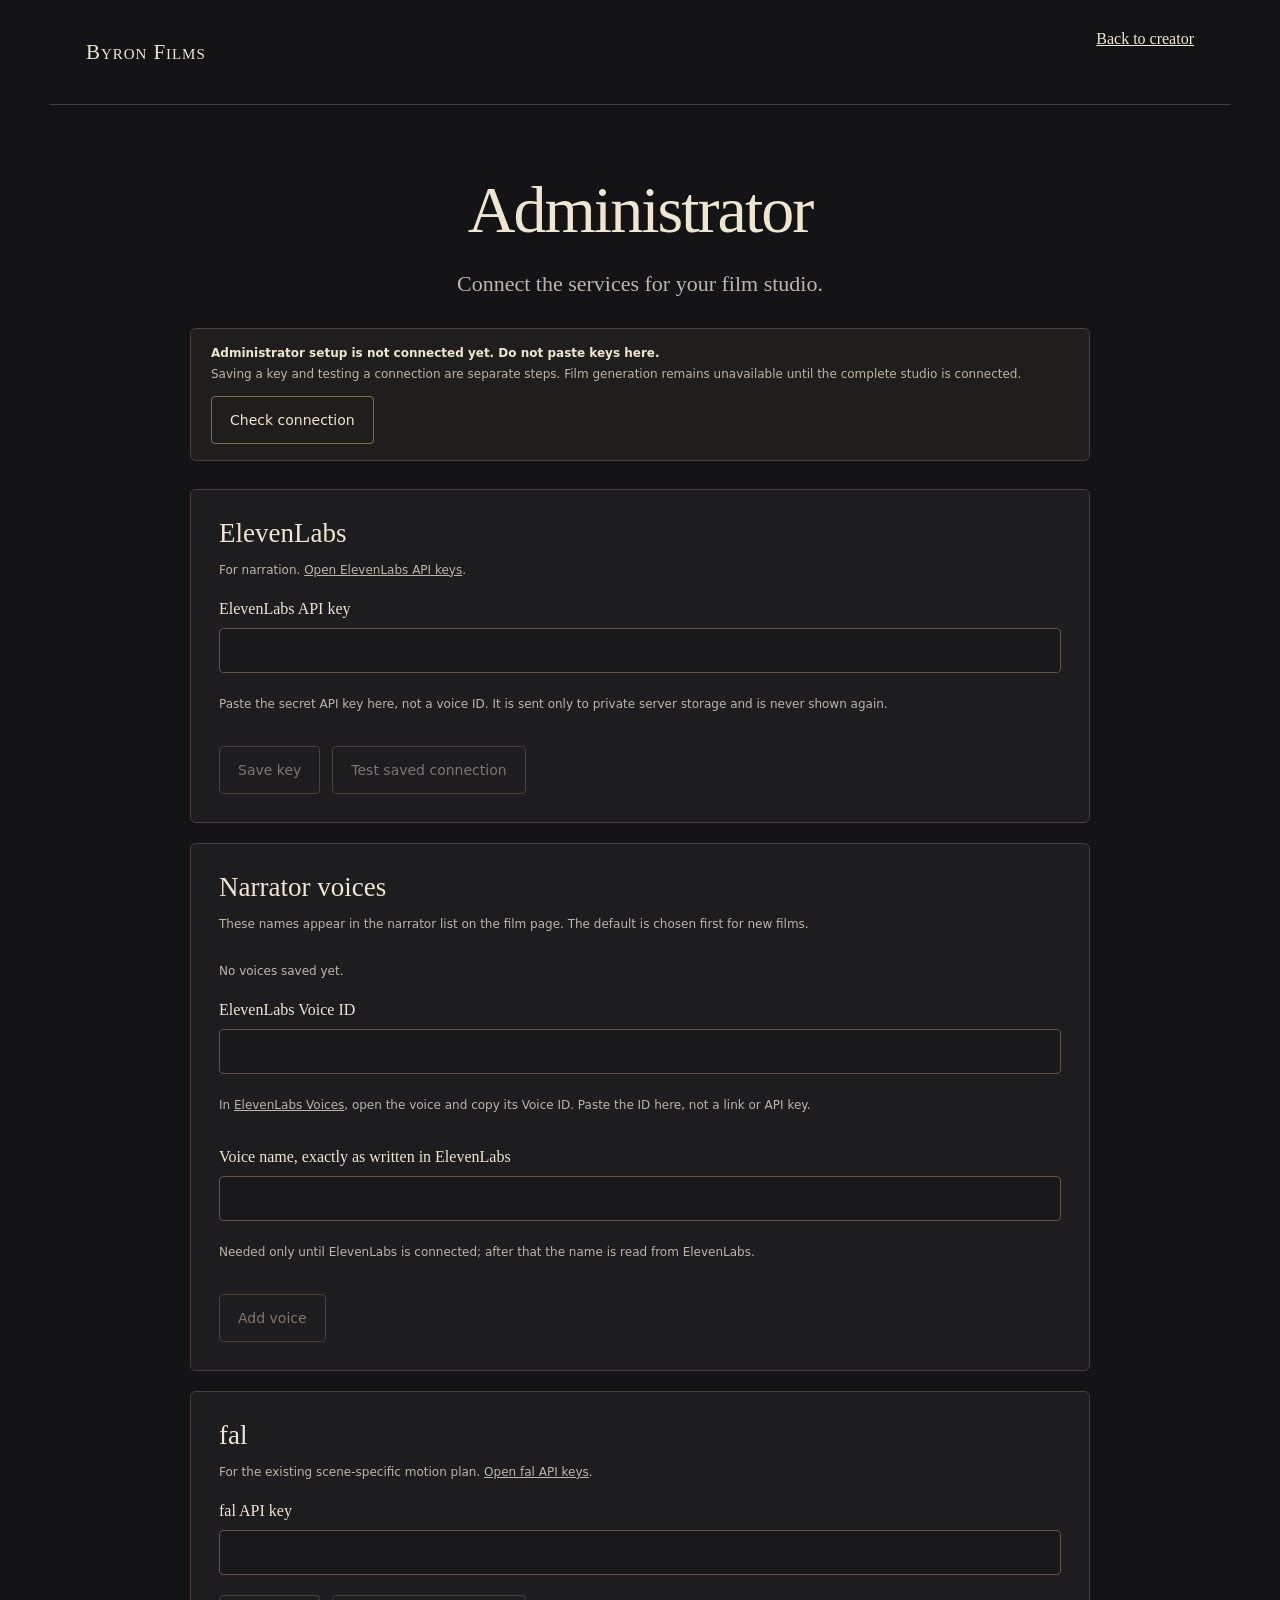
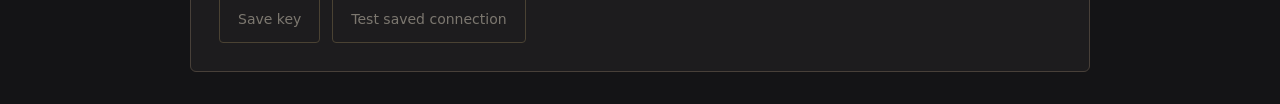
==== web/admin.html @ 102bbea8 "Ship the tab icon inline in the pages The runtime image copies web files by extension and leaves out" ====
<!doctype html>
<html lang="en"><head><meta charset="utf-8"><meta name="viewport" content="width=device-width,initial-scale=1"><meta name="robots" content="noindex,nofollow"><meta name="referrer" content="no-referrer"><meta http-equiv="Content-Security-Policy" content="default-src 'self'; img-src 'self' data:; style-src 'self'; script-src 'self'; connect-src 'self'; object-src 'none'; base-uri 'none'; form-action 'self'"><title>Byron Films — Administrator</title><link rel="icon" href="data:image/svg+xml,%3Csvg xmlns='http://www.w3.org/2000/svg' viewBox='0 0 64 64'%3E%3Crect width='64' height='64' rx='14' fill='%23141416'/%3E%3Cg transform='rotate(-14 13 25)'%3E%3Crect x='10' y='15' width='44' height='10' rx='2' fill='%23C8A96A'/%3E%3Cpath d='M17 15h6l-5 10h-6zM29 15h6l-5 10h-6zM41 15h6l-5 10h-6z' fill='%23141416'/%3E%3C/g%3E%3Crect x='10' y='28' width='44' height='26' rx='3' fill='%23C8A96A'/%3E%3Crect x='10' y='28' width='44' height='7' fill='%235B0E14'/%3E%3Cpath d='M17 28h6l-4 7h-6zM29 28h6l-4 7h-6zM41 28h6l-4 7h-6z' fill='%23C8A96A'/%3E%3C/svg%3E" type="image/svg+xml"><link rel="stylesheet" href="styles.css"><script type="module" src="admin.mjs"></script></head>
<body><header class="masthead"><p class="wordmark">Byron Films</p><a href="/">Back to creator</a></header><main>
<section class="intro"><h1>Administrator</h1><p class="standfirst">Connect the services for your film studio.</p></section>
<aside class="prototype"><strong id="admin-status" role="status">Administrator setup is not connected yet. Do not paste keys here.</strong><p>Saving a key and testing a connection are separate steps. Film generation remains unavailable until the complete studio is connected.</p><button id="admin-recheck" class="quiet" type="button">Check connection</button></aside>
<fieldset id="admin-fields" disabled><legend class="sr-only">Private service settings</legend>
<section class="card"><h2>ElevenLabs</h2><p class="muted">For narration. <a href="https://elevenlabs.io/app/settings/api-keys" target="_blank" rel="noopener noreferrer">Open ElevenLabs API keys</a>.</p><form id="elevenlabs-form"><div class="admin-field"><label for="elevenlabs-key">ElevenLabs API key</label><input id="elevenlabs-key" type="password" autocomplete="off" spellcheck="false" maxlength="512" required aria-describedby="key-help"><p id="key-help" class="muted">Paste the secret API key here, not a voice ID. It is sent only to private server storage and is never shown again.</p></div><div class="admin-actions"><button class="quiet" type="submit">Save key</button><button class="quiet" type="button" data-test="elevenlabs">Test saved connection</button></div></form></section>
<section class="card"><h2>Narrator voices</h2><p class="muted">These names appear in the narrator list on the film page. The default is chosen first for new films.</p><ul id="voice-list" class="voice-list" aria-live="polite"><li class="muted">No voices saved yet.</li></ul><form id="voice-form"><div class="admin-field"><label for="voice-id">ElevenLabs Voice ID</label><input id="voice-id" type="text" autocomplete="off" spellcheck="false" maxlength="80" required aria-describedby="voice-help"><p id="voice-help" class="muted">In <a href="https://elevenlabs.io/app/voice-lab" target="_blank" rel="noopener noreferrer">ElevenLabs Voices</a>, open the voice and copy its Voice ID. Paste the ID here, not a link or API key.</p></div><div class="admin-field" id="voice-name-field"><label for="voice-name">Voice name, exactly as written in ElevenLabs</label><input id="voice-name" type="text" autocomplete="off" maxlength="60"><p class="muted">Needed only until ElevenLabs is connected; after that the name is read from ElevenLabs.</p></div><div class="admin-actions"><button class="quiet" type="submit">Add voice</button><button class="quiet" type="button" id="refresh-names" hidden>Update names from ElevenLabs</button></div></form></section>
<section class="card"><h2>fal</h2><p class="muted">For the existing scene-specific motion plan. <a href="https://fal.ai/dashboard/keys" target="_blank" rel="noopener noreferrer">Open fal API keys</a>.</p><form id="fal-form"><div class="admin-field"><label for="fal-key">fal API key</label><input id="fal-key" type="password" autocomplete="off" spellcheck="false" maxlength="512" required></div><div class="admin-actions"><button class="quiet" type="submit">Save key</button><button class="quiet" type="button" data-test="fal">Test saved connection</button></div></form></section>
<section class="card" id="gemini-section" hidden><h2>Gemini Developer API — optional selected route</h2><p class="muted">For source planning and nine-frame clip review. This is not the EU Vertex route. Use only a dedicated restricted key for an approved paid project. Processing is not EU-exclusive; abuse-monitoring retention is 55 days. Saving a key does not approve data disclosure, costs or generation.</p><form id="gemini-form"><div class="admin-field"><label for="gemini-key">Gemini Developer API key</label><input id="gemini-key" type="password" autocomplete="off" spellcheck="false" maxlength="512" disabled required></div><button class="quiet" type="submit">Save key privately</button></form></section>
</fieldset><p id="admin-result" role="status" class="muted"></p></main></body></html>
---- web/styles.css ----
:root{--ink:#141416;--crimson:#5B0E14;--gold:#C8A96A;--paper:#EFE6D2;--muted:#bcb5a9;--line:#484039;--surface:#1d1c1e;--serif:'Cormorant Garamond',Georgia,serif;--heading:'Playfair Display',Georgia,serif;color-scheme:dark;font-family:var(--serif);color:var(--paper);background:var(--ink)}*{box-sizing:border-box}body{margin:0}button,a,label,input,textarea{-webkit-tap-highlight-color:transparent}button,input,textarea{font:inherit}button,a.file-button{touch-action:manipulation}button,a{min-height:44px}button{cursor:pointer}button:disabled{opacity:.45;cursor:not-allowed}a{color:inherit}button:focus-visible,a:focus-visible,textarea:focus-visible,input:focus-visible{outline:3px solid var(--gold);outline-offset:5px}.skip{position:absolute;left:12px;top:-100px;background:var(--paper);color:var(--ink);padding:12px;z-index:5}.skip:focus{top:12px}.masthead{display:flex;align-items:center;justify-content:space-between;max-width:1180px;margin:auto;padding:30px 36px;border-bottom:1px solid var(--line)}.wordmark{font:small-caps 21px var(--heading);letter-spacing:.045em;margin:0}.wordmark span{color:var(--gold)}.edition,.eyebrow{font-family:system-ui,sans-serif;font-size:11px;letter-spacing:.19em;text-transform:uppercase;color:var(--gold)}main{width:min(900px,calc(100% - 48px));margin:0 auto}.intro{max-width:680px;text-align:center;margin:68px auto 28px}.intro h1{font-family:var(--heading);font-size:clamp(42px,6.5vw,66px);font-weight:400;line-height:1.12;letter-spacing:-.03em;margin:17px 0 20px}.standfirst{font-size:22px;line-height:1.5;color:var(--muted);max-width:550px;margin:0 auto}.rule{display:flex;align-items:center;gap:20px;color:var(--gold);margin:35px auto;width:190px}.rule:before,.rule:after{content:'';height:1px;flex:1;background:var(--line)}.prototype{border:1px solid var(--line);border-radius:6px;padding:16px 20px;line-height:1.45;background:#201e1c;font-family:system-ui,sans-serif;font-size:12px;color:var(--muted);margin-bottom:28px}.prototype strong{display:block;color:var(--paper);margin-bottom:4px;font-weight:600}.connection-row{display:flex;align-items:center;justify-content:space-between;gap:15px;margin-top:10px}#connection{color:var(--gold)}fieldset{border:0;padding:0;margin:0;min-width:0}.card{background:var(--surface);border:1px solid var(--line);border-radius:6px;padding:28px;margin-bottom:20px}.step-heading{display:flex;gap:18px;align-items:start;margin-bottom:23px}.step{font:18px var(--heading);color:var(--gold);padding-top:4px}h2{font-family:var(--heading);font-size:27px;font-weight:400;margin:0 0 7px}p{margin-top:0}.step-heading p,.finish-card p{font-size:18px;color:var(--muted);line-height:1.45;margin-bottom:0}textarea{width:100%;resize:vertical;min-height:240px;border:1px solid #625344;border-radius:4px;padding:20px;background:#181719;color:var(--paper);font-size:20px;line-height:1.5}textarea::placeholder{color:#958d83}.field-meta{display:flex;justify-content:space-between;gap:26px;margin-top:12px;color:var(--muted);font:12px/1.5 system-ui,sans-serif}.field-meta p{max-width:470px;margin:0}.field-meta output{text-align:right;min-width:155px}.upload-row{display:flex;align-items:center;gap:24px}.file-button,.quiet{display:inline-flex;justify-content:center;align-items:center;gap:10px;min-height:48px;padding:11px 18px;color:var(--paper);background:transparent;border:1px solid #81704d;border-radius:4px;font:14px system-ui,sans-serif;cursor:pointer;position:relative}.file-button{overflow:hidden}.file-button input{position:absolute;inset:0;opacity:0;width:100%;cursor:pointer}.file-button:focus-within{outline:3px solid var(--gold);outline-offset:5px}.file-button span{font-size:23px;color:var(--gold)}#image-help{font:12px/1.65 system-ui,sans-serif;color:var(--muted);margin:0}.empty{border:1px dashed var(--line);padding:34px 20px;color:var(--muted);text-align:center;margin:22px 0 14px;font-size:18px}.paintings{display:grid;gap:12px;padding:0;list-style:none;margin:24px 0 12px}.painting{display:grid;grid-template-columns:28px 92px minmax(0,1fr) auto;align-items:center;gap:14px;border-top:1px solid var(--line);padding-top:12px}.painting-number{font-size:19px;color:var(--gold)}.painting img{width:92px;height:76px;object-fit:contain;background:var(--ink);border-radius:3px}.painting-name{font:14px/1.5 system-ui,sans-serif;overflow-wrap:anywhere}.painting-meta{display:block;color:var(--muted);font-size:11px;margin-top:4px}.painting-controls{display:flex;gap:6px}.painting-controls button{min-width:44px;min-height:44px;font-size:16px;padding:8px;background:var(--ink);border:1px solid var(--line);color:var(--paper);border-radius:4px}.rights{color:var(--muted);font:11px/1.5 system-ui,sans-serif;margin:17px 0 0}.finish-card{display:flex;gap:28px;align-items:center;justify-content:space-between;padding:20px 4px 24px}.finish-card .eyebrow{font:10px system-ui,sans-serif;letter-spacing:.15em;color:var(--gold);margin-bottom:10px}.finish-card h2{font-size:30px}.finish-card p.muted,.muted{font:12px/1.6 system-ui,sans-serif;color:var(--muted);margin-top:12px}.primary{display:inline-flex;justify-content:center;align-items:center;gap:24px;min-height:58px;padding:16px 26px;border:1px solid #ae8055;border-radius:4px;background:var(--crimson);color:var(--paper);text-decoration:none;font:16px system-ui,sans-serif;white-space:nowrap}.primary span{color:var(--gold);font-size:20px}.small{min-height:44px;font-size:12px;padding:6px 12px}.error{padding:18px;border:1px solid #cb847a;color:#ffcbc0;background:#351b1d;border-radius:4px;font:14px/1.6 system-ui,sans-serif}.job{margin-top:24px;scroll-margin-top:24px}.job>p:not(.eyebrow){font-size:18px;line-height:1.5}progress{width:100%;height:13px;margin:14px 0;accent-color:var(--gold);border:0;border-radius:10px;overflow:hidden}progress::-webkit-progress-bar{background:var(--ink)}progress::-webkit-progress-value{background:var(--gold)}.job-actions{display:flex;flex-wrap:wrap;gap:14px;margin-top:18px}.job [hidden],[hidden]{display:none!important}footer{display:flex;align-items:center;justify-content:space-between;gap:25px;max-width:1180px;margin:54px auto 0;padding:30px 36px;border-top:1px solid var(--line);color:var(--muted)}footer p{font-size:18px;margin:0}footer span{font:11px/1.6 system-ui,sans-serif}.sr-only{position:absolute;width:1px;height:1px;padding:0;margin:-1px;overflow:hidden;clip:rect(0,0,0,0);white-space:nowrap;border:0}@media(max-width:650px){.masthead{padding:24px}.edition{display:none}.wordmark{font-size:17px}main{width:calc(100% - 32px)}.intro{margin-top:42px}.standfirst{font-size:20px}.card{padding:21px 17px}.prototype{padding:15px}.connection-row{align-items:flex-start}.step-heading{gap:12px}.field-meta{display:block}.field-meta output{display:block;text-align:left;margin-top:10px}.upload-row{align-items:start;flex-direction:column;gap:13px}.painting{grid-template-columns:20px 74px minmax(0,1fr);gap:9px}.painting img{width:74px;height:75px}.painting-controls{grid-column:2/4;justify-content:flex-end}.finish-card{flex-direction:column;align-items:stretch;padding:15px 3px}.primary{width:100%}.job-actions{flex-direction:column}footer{padding:25px 24px;display:block}footer p{margin-bottom:10px}textarea{padding:15px;font-size:18px}}@media(prefers-reduced-motion:reduce){*{scroll-behavior:auto!important}}

select,input[type=password],input[type=text]{min-width:0;max-width:100%;padding:12px;border:1px solid #625344;border-radius:4px;background:#181719;color:var(--paper);font:16px system-ui,sans-serif}select{flex:1}select:focus-visible{outline:3px solid var(--gold)}.admin-field{display:grid;gap:10px;margin:20px 0}.admin-actions{display:flex;gap:12px;flex-wrap:wrap}.voice-list{list-style:none;padding:0;margin:16px 0;display:grid;gap:10px}.voice-list li{display:flex;justify-content:space-between;align-items:center;gap:12px;flex-wrap:wrap}
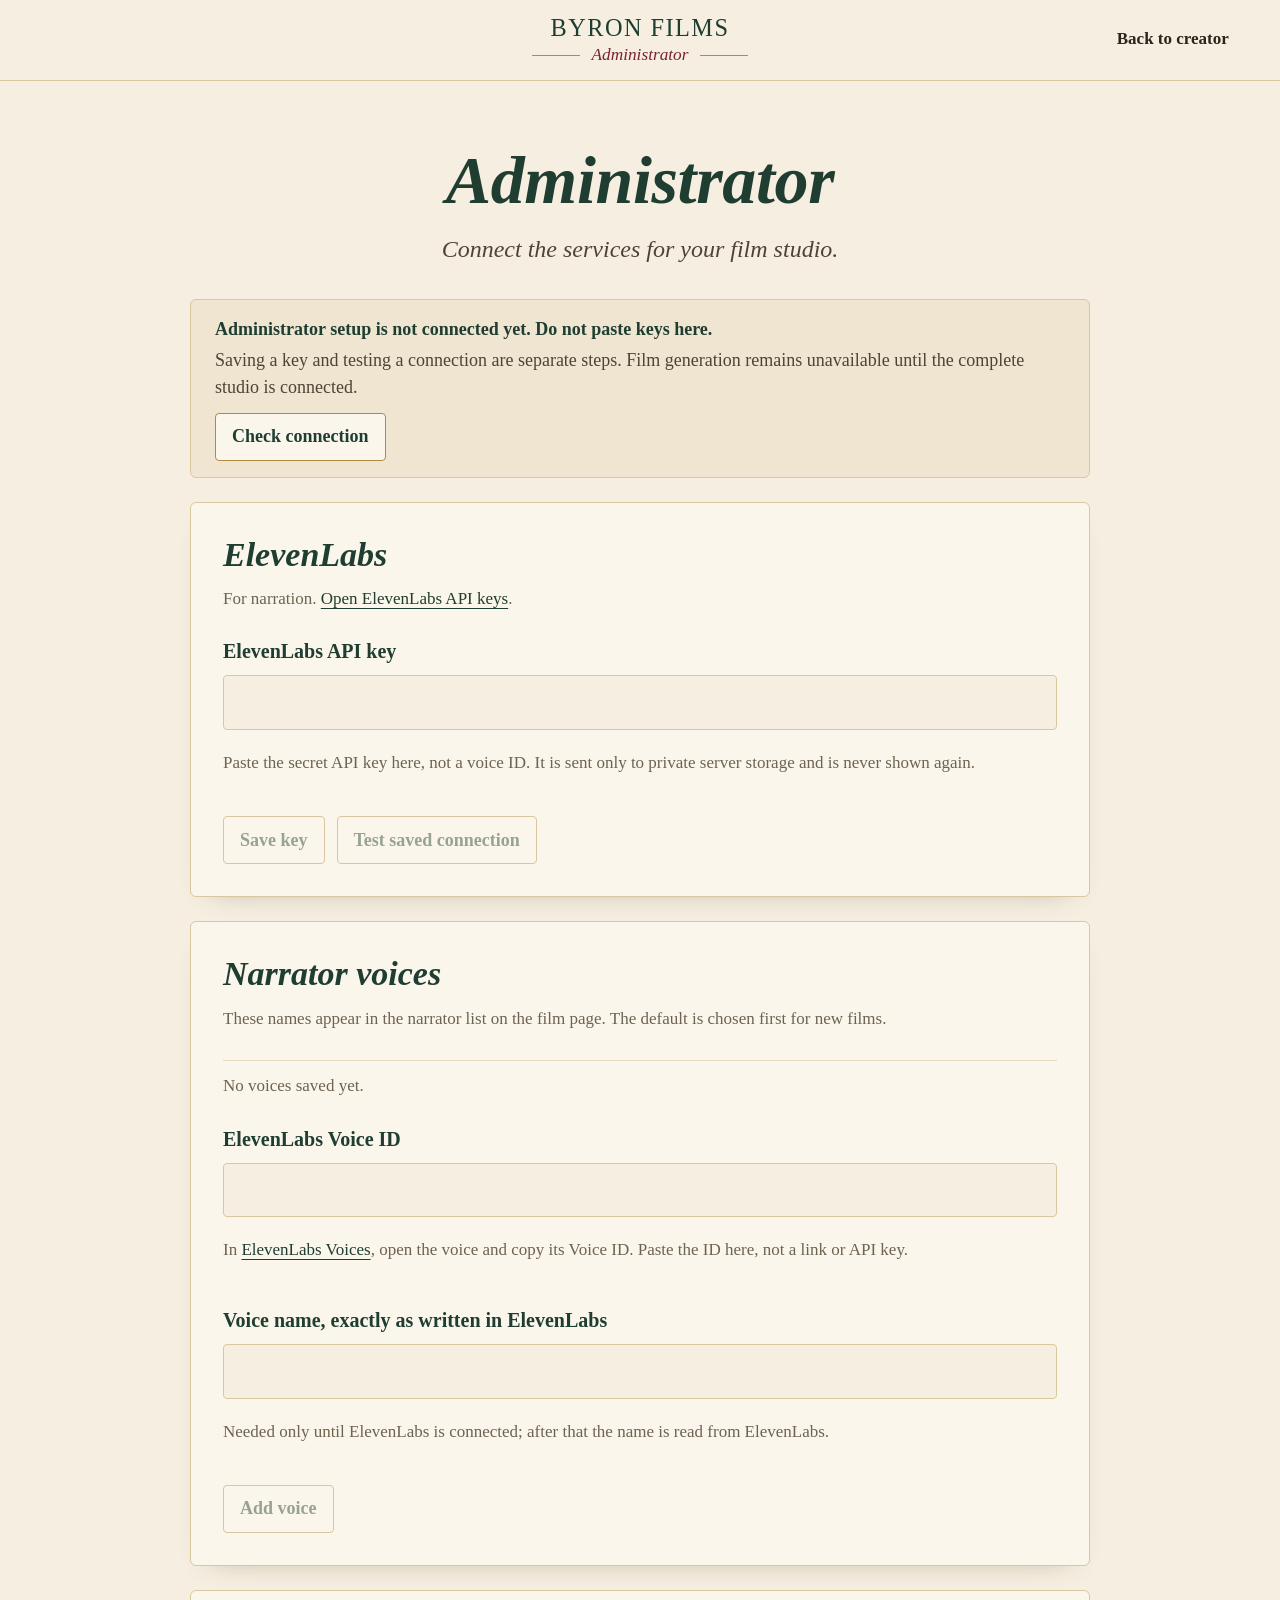
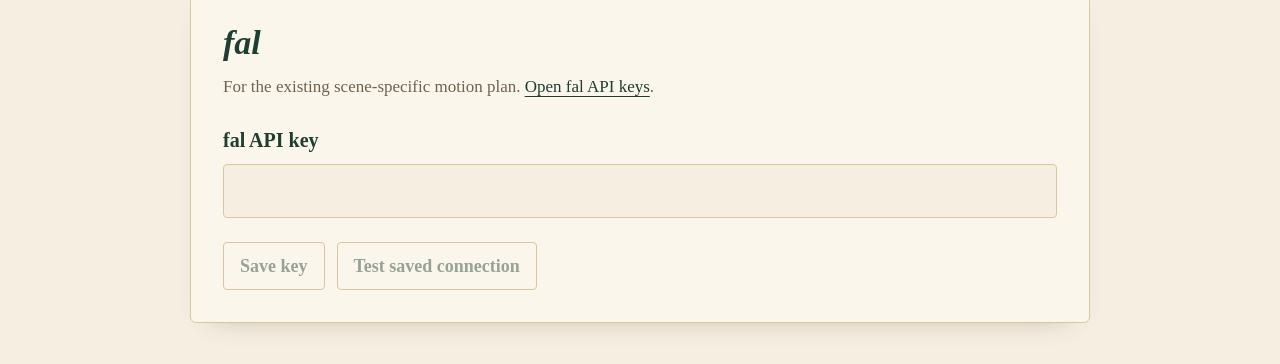
==== commit 3e352a76: "Films site: take the main site's look from badmaddangerous.com/brand.css Restyle only: light house c" ====
--- a/web/admin.html
+++ b/web/admin.html
@@ -1,6 +1,6 @@
 <!doctype html>
-<html lang="en"><head><meta charset="utf-8"><meta name="viewport" content="width=device-width,initial-scale=1"><meta name="robots" content="noindex,nofollow"><meta name="referrer" content="no-referrer"><meta http-equiv="Content-Security-Policy" content="default-src 'self'; img-src 'self' data:; style-src 'self'; script-src 'self'; connect-src 'self'; object-src 'none'; base-uri 'none'; form-action 'self'"><title>Byron Films — Administrator</title><link rel="icon" href="data:image/svg+xml,%3Csvg xmlns='http://www.w3.org/2000/svg' viewBox='0 0 64 64'%3E%3Crect width='64' height='64' rx='14' fill='%23141416'/%3E%3Cg transform='rotate(-14 13 25)'%3E%3Crect x='10' y='15' width='44' height='10' rx='2' fill='%23C8A96A'/%3E%3Cpath d='M17 15h6l-5 10h-6zM29 15h6l-5 10h-6zM41 15h6l-5 10h-6z' fill='%23141416'/%3E%3C/g%3E%3Crect x='10' y='28' width='44' height='26' rx='3' fill='%23C8A96A'/%3E%3Crect x='10' y='28' width='44' height='7' fill='%235B0E14'/%3E%3Cpath d='M17 28h6l-4 7h-6zM29 28h6l-4 7h-6zM41 28h6l-4 7h-6z' fill='%23C8A96A'/%3E%3C/svg%3E" type="image/svg+xml"><link rel="stylesheet" href="styles.css"><script type="module" src="admin.mjs"></script></head>
-<body><header class="masthead"><p class="wordmark">Byron Films</p><a href="/">Back to creator</a></header><main>
+<html lang="en"><head><meta charset="utf-8"><meta name="viewport" content="width=device-width,initial-scale=1"><meta name="robots" content="noindex,nofollow"><meta name="referrer" content="no-referrer"><meta http-equiv="Content-Security-Policy" content="default-src 'self'; img-src 'self' data: https://www.badmaddangerous.com; style-src 'self' https://www.badmaddangerous.com https://fonts.googleapis.com; font-src 'self' https://fonts.gstatic.com; script-src 'self'; connect-src 'self'; object-src 'none'; base-uri 'none'; form-action 'self'"><title>Byron Films — Administrator</title><link rel="icon" href="data:image/svg+xml,%3Csvg xmlns='http://www.w3.org/2000/svg' viewBox='0 0 64 64'%3E%3Crect width='64' height='64' rx='14' fill='%23141416'/%3E%3Cg transform='rotate(-14 13 25)'%3E%3Crect x='10' y='15' width='44' height='10' rx='2' fill='%23C8A96A'/%3E%3Cpath d='M17 15h6l-5 10h-6zM29 15h6l-5 10h-6zM41 15h6l-5 10h-6z' fill='%23141416'/%3E%3C/g%3E%3Crect x='10' y='28' width='44' height='26' rx='3' fill='%23C8A96A'/%3E%3Crect x='10' y='28' width='44' height='7' fill='%235B0E14'/%3E%3Cpath d='M17 28h6l-4 7h-6zM29 28h6l-4 7h-6zM41 28h6l-4 7h-6z' fill='%23C8A96A'/%3E%3C/svg%3E" type="image/svg+xml"><link rel="apple-touch-icon" href="/apple-touch-icon.png"><meta name="apple-mobile-web-app-title" content="Byron Films"><meta name="color-scheme" content="light"><link rel="stylesheet" href="styles.css"><link rel="stylesheet" href="https://www.badmaddangerous.com/brand.css"><script type="module" src="admin.mjs"></script></head>
+<body><header class="masthead"><a class="crest" href="https://www.badmaddangerous.com/" aria-label="Bad, Mad &amp; Dangerous, home"></a><div class="masthead-brand"><p class="wordmark">Byron Films</p><span class="edition">Administrator</span></div><nav class="sitenav" aria-label="Byron Films"><a href="/">Back to creator</a></nav></header><main>
 <section class="intro"><h1>Administrator</h1><p class="standfirst">Connect the services for your film studio.</p></section>
 <aside class="prototype"><strong id="admin-status" role="status">Administrator setup is not connected yet. Do not paste keys here.</strong><p>Saving a key and testing a connection are separate steps. Film generation remains unavailable until the complete studio is connected.</p><button id="admin-recheck" class="quiet" type="button">Check connection</button></aside>
 <fieldset id="admin-fields" disabled><legend class="sr-only">Private service settings</legend>
--- a/web/styles.css
+++ b/web/styles.css
@@ -1,3 +1,237 @@
-:root{--ink:#141416;--crimson:#5B0E14;--gold:#C8A96A;--paper:#EFE6D2;--muted:#bcb5a9;--line:#484039;--surface:#1d1c1e;--serif:'Cormorant Garamond',Georgia,serif;--heading:'Playfair Display',Georgia,serif;color-scheme:dark;font-family:var(--serif);color:var(--paper);background:var(--ink)}*{box-sizing:border-box}body{margin:0}button,a,label,input,textarea{-webkit-tap-highlight-color:transparent}button,input,textarea{font:inherit}button,a.file-button{touch-action:manipulation}button,a{min-height:44px}button{cursor:pointer}button:disabled{opacity:.45;cursor:not-allowed}a{color:inherit}button:focus-visible,a:focus-visible,textarea:focus-visible,input:focus-visible{outline:3px solid var(--gold);outline-offset:5px}.skip{position:absolute;left:12px;top:-100px;background:var(--paper);color:var(--ink);padding:12px;z-index:5}.skip:focus{top:12px}.masthead{display:flex;align-items:center;justify-content:space-between;max-width:1180px;margin:auto;padding:30px 36px;border-bottom:1px solid var(--line)}.wordmark{font:small-caps 21px var(--heading);letter-spacing:.045em;margin:0}.wordmark span{color:var(--gold)}.edition,.eyebrow{font-family:system-ui,sans-serif;font-size:11px;letter-spacing:.19em;text-transform:uppercase;color:var(--gold)}main{width:min(900px,calc(100% - 48px));margin:0 auto}.intro{max-width:680px;text-align:center;margin:68px auto 28px}.intro h1{font-family:var(--heading);font-size:clamp(42px,6.5vw,66px);font-weight:400;line-height:1.12;letter-spacing:-.03em;margin:17px 0 20px}.standfirst{font-size:22px;line-height:1.5;color:var(--muted);max-width:550px;margin:0 auto}.rule{display:flex;align-items:center;gap:20px;color:var(--gold);margin:35px auto;width:190px}.rule:before,.rule:after{content:'';height:1px;flex:1;background:var(--line)}.prototype{border:1px solid var(--line);border-radius:6px;padding:16px 20px;line-height:1.45;background:#201e1c;font-family:system-ui,sans-serif;font-size:12px;color:var(--muted);margin-bottom:28px}.prototype strong{display:block;color:var(--paper);margin-bottom:4px;font-weight:600}.connection-row{display:flex;align-items:center;justify-content:space-between;gap:15px;margin-top:10px}#connection{color:var(--gold)}fieldset{border:0;padding:0;margin:0;min-width:0}.card{background:var(--surface);border:1px solid var(--line);border-radius:6px;padding:28px;margin-bottom:20px}.step-heading{display:flex;gap:18px;align-items:start;margin-bottom:23px}.step{font:18px var(--heading);color:var(--gold);padding-top:4px}h2{font-family:var(--heading);font-size:27px;font-weight:400;margin:0 0 7px}p{margin-top:0}.step-heading p,.finish-card p{font-size:18px;color:var(--muted);line-height:1.45;margin-bottom:0}textarea{width:100%;resize:vertical;min-height:240px;border:1px solid #625344;border-radius:4px;padding:20px;background:#181719;color:var(--paper);font-size:20px;line-height:1.5}textarea::placeholder{color:#958d83}.field-meta{display:flex;justify-content:space-between;gap:26px;margin-top:12px;color:var(--muted);font:12px/1.5 system-ui,sans-serif}.field-meta p{max-width:470px;margin:0}.field-meta output{text-align:right;min-width:155px}.upload-row{display:flex;align-items:center;gap:24px}.file-button,.quiet{display:inline-flex;justify-content:center;align-items:center;gap:10px;min-height:48px;padding:11px 18px;color:var(--paper);background:transparent;border:1px solid #81704d;border-radius:4px;font:14px system-ui,sans-serif;cursor:pointer;position:relative}.file-button{overflow:hidden}.file-button input{position:absolute;inset:0;opacity:0;width:100%;cursor:pointer}.file-button:focus-within{outline:3px solid var(--gold);outline-offset:5px}.file-button span{font-size:23px;color:var(--gold)}#image-help{font:12px/1.65 system-ui,sans-serif;color:var(--muted);margin:0}.empty{border:1px dashed var(--line);padding:34px 20px;color:var(--muted);text-align:center;margin:22px 0 14px;font-size:18px}.paintings{display:grid;gap:12px;padding:0;list-style:none;margin:24px 0 12px}.painting{display:grid;grid-template-columns:28px 92px minmax(0,1fr) auto;align-items:center;gap:14px;border-top:1px solid var(--line);padding-top:12px}.painting-number{font-size:19px;color:var(--gold)}.painting img{width:92px;height:76px;object-fit:contain;background:var(--ink);border-radius:3px}.painting-name{font:14px/1.5 system-ui,sans-serif;overflow-wrap:anywhere}.painting-meta{display:block;color:var(--muted);font-size:11px;margin-top:4px}.painting-controls{display:flex;gap:6px}.painting-controls button{min-width:44px;min-height:44px;font-size:16px;padding:8px;background:var(--ink);border:1px solid var(--line);color:var(--paper);border-radius:4px}.rights{color:var(--muted);font:11px/1.5 system-ui,sans-serif;margin:17px 0 0}.finish-card{display:flex;gap:28px;align-items:center;justify-content:space-between;padding:20px 4px 24px}.finish-card .eyebrow{font:10px system-ui,sans-serif;letter-spacing:.15em;color:var(--gold);margin-bottom:10px}.finish-card h2{font-size:30px}.finish-card p.muted,.muted{font:12px/1.6 system-ui,sans-serif;color:var(--muted);margin-top:12px}.primary{display:inline-flex;justify-content:center;align-items:center;gap:24px;min-height:58px;padding:16px 26px;border:1px solid #ae8055;border-radius:4px;background:var(--crimson);color:var(--paper);text-decoration:none;font:16px system-ui,sans-serif;white-space:nowrap}.primary span{color:var(--gold);font-size:20px}.small{min-height:44px;font-size:12px;padding:6px 12px}.error{padding:18px;border:1px solid #cb847a;color:#ffcbc0;background:#351b1d;border-radius:4px;font:14px/1.6 system-ui,sans-serif}.job{margin-top:24px;scroll-margin-top:24px}.job>p:not(.eyebrow){font-size:18px;line-height:1.5}progress{width:100%;height:13px;margin:14px 0;accent-color:var(--gold);border:0;border-radius:10px;overflow:hidden}progress::-webkit-progress-bar{background:var(--ink)}progress::-webkit-progress-value{background:var(--gold)}.job-actions{display:flex;flex-wrap:wrap;gap:14px;margin-top:18px}.job [hidden],[hidden]{display:none!important}footer{display:flex;align-items:center;justify-content:space-between;gap:25px;max-width:1180px;margin:54px auto 0;padding:30px 36px;border-top:1px solid var(--line);color:var(--muted)}footer p{font-size:18px;margin:0}footer span{font:11px/1.6 system-ui,sans-serif}.sr-only{position:absolute;width:1px;height:1px;padding:0;margin:-1px;overflow:hidden;clip:rect(0,0,0,0);white-space:nowrap;border:0}@media(max-width:650px){.masthead{padding:24px}.edition{display:none}.wordmark{font-size:17px}main{width:calc(100% - 32px)}.intro{margin-top:42px}.standfirst{font-size:20px}.card{padding:21px 17px}.prototype{padding:15px}.connection-row{align-items:flex-start}.step-heading{gap:12px}.field-meta{display:block}.field-meta output{display:block;text-align:left;margin-top:10px}.upload-row{align-items:start;flex-direction:column;gap:13px}.painting{grid-template-columns:20px 74px minmax(0,1fr);gap:9px}.painting img{width:74px;height:75px}.painting-controls{grid-column:2/4;justify-content:flex-end}.finish-card{flex-direction:column;align-items:stretch;padding:15px 3px}.primary{width:100%}.job-actions{flex-direction:column}footer{padding:25px 24px;display:block}footer p{margin-bottom:10px}textarea{padding:15px;font-size:18px}}@media(prefers-reduced-motion:reduce){*{scroll-behavior:auto!important}}
-
-select,input[type=password],input[type=text]{min-width:0;max-width:100%;padding:12px;border:1px solid #625344;border-radius:4px;background:#181719;color:var(--paper);font:16px system-ui,sans-serif}select{flex:1}select:focus-visible{outline:3px solid var(--gold)}.admin-field{display:grid;gap:10px;margin:20px 0}.admin-actions{display:flex;gap:12px;flex-wrap:wrap}.voice-list{list-style:none;padding:0;margin:16px 0;display:grid;gap:10px}.voice-list li{display:flex;justify-content:space-between;align-items:center;gap:12px;flex-wrap:wrap}
+/* Byron Films · films.badmaddangerous.com
+   The look comes from the main site. index.html and admin.html link
+   https://www.badmaddangerous.com/brand.css AFTER this file; its :root
+   values win, so a change on the main site shows here automatically.
+
+   Rules for this file:
+   · Colours and fonts are only ever written as var(--l-…) house tokens.
+     Never hard-code a house colour below the fallback block.
+   · Never depend on the main site's class names: only its tokens.
+   · The block below is the fallback: a copy of the main site's last known
+     tokens, so the page still looks right if brand.css cannot be loaded. */
+:root{
+  --l-paper:#F6EFE1; --l-paper-2:#EFE5D1; --l-card:#FBF6EC; --l-line:#D9C7A0; --l-line-2:#E6D9BE;
+  --l-ink:#2B241C; --l-ink-2:#4E4436; --l-ink-3:#6E6250;
+  --l-green:#1F3D30; --l-green-2:#2A5040; --l-green-deep:#173126;
+  --l-wine:#7A2232; --l-wine-2:#922B3D; --l-gold:#B08A45; --l-gold-lt:#D8B97A;
+  --l-caps:"Cinzel","Cormorant Garamond",Georgia,serif;
+  --l-it:"Cormorant Garamond",Georgia,serif;
+  --l-crest:url("https://www.badmaddangerous.com/assets/crest.png");
+}
+
+/* Films-only settings, all derived from the house tokens. */
+:root{
+  --s1:4px;--s2:8px;--s3:12px;--s4:16px;--s5:24px;--s6:32px;--s7:48px;--s8:64px;
+  --radius:4px;--radius-card:6px;
+  --ease:cubic-bezier(.23,1,.32,1);
+  --on-dark:var(--l-paper);
+  --shadow-card:0 12px 28px -22px rgba(70,45,15,.45);
+  --shadow-btn:inset 0 0 0 2px rgba(0,0,0,.18),0 6px 16px -8px rgba(40,25,10,.6);
+  color-scheme:light;
+  font-family:var(--l-it);font-weight:500;font-size:20px;line-height:1.6;
+  color:var(--l-ink);background:var(--l-paper);
+}
+
+/* ── base ─────────────────────────────────────────────────────────── */
+*{box-sizing:border-box}
+[hidden],.job [hidden]{display:none!important}
+body{margin:0;background:var(--l-paper);color:var(--l-ink);min-height:100dvh;display:flex;flex-direction:column}
+main{flex:1}
+p{margin-top:0}
+a{color:var(--l-green);text-underline-offset:.22em;text-decoration-thickness:1px}
+button,a,label,input,textarea,select{-webkit-tap-highlight-color:transparent}
+button,input,textarea,select{font:inherit;color:inherit}
+button,a.file-button{touch-action:manipulation}
+button,a{min-height:44px}
+button{cursor:pointer}
+button:disabled{opacity:.45;cursor:not-allowed}
+button:focus-visible,a:focus-visible,textarea:focus-visible,input:focus-visible,select:focus-visible{outline:3px solid var(--l-green);outline-offset:3px}
+fieldset{border:0;padding:0;margin:0;min-width:0}
+label{font-weight:600;color:var(--l-green)}
+.sr-only{position:absolute;width:1px;height:1px;padding:0;margin:-1px;overflow:hidden;clip:rect(0,0,0,0);white-space:nowrap;border:0}
+.skip{position:absolute;left:var(--s3);top:-100px;background:var(--l-green);color:var(--on-dark);padding:var(--s3);z-index:5}
+.skip:focus{top:var(--s3)}
+
+/* ── header: crest | name over subtitle | links, as on the main site ── */
+.masthead{display:grid;grid-template-columns:1fr auto 1fr;align-items:center;gap:var(--s4);
+  padding:var(--s3) clamp(18px,4vw,72px);background:var(--l-paper);border-bottom:1px solid var(--l-line)}
+.crest{grid-column:1;justify-self:start;display:block;width:56px;height:56px;min-height:0;
+  background:var(--l-crest) center/contain no-repeat}
+.masthead-brand{grid-column:2;display:flex;flex-direction:column;align-items:center;gap:2px;text-align:center}
+.wordmark{margin:0;font-family:var(--l-caps);font-weight:500;font-size:clamp(19px,1.9vw,28px);letter-spacing:.06em;
+  text-transform:uppercase;color:var(--l-green);line-height:1.2}
+.wordmark span{color:var(--l-gold)}
+.edition{display:flex;align-items:center;gap:var(--s3);font-family:var(--l-it);font-style:italic;font-weight:500;
+  font-size:clamp(16px,1.35vw,20px);color:var(--l-wine);line-height:1.3}
+.edition::before,.edition::after{content:"";width:2.4rem;height:1px;background:var(--l-gold)}
+.sitenav{grid-column:3;justify-self:end;display:flex;gap:clamp(var(--s4),2vw,var(--s6))}
+.sitenav a{display:inline-flex;align-items:center;font-weight:600;font-size:clamp(17px,1.3vw,19px);color:var(--l-ink);text-decoration:none;
+  border-bottom:2px solid transparent;transition:border-color .2s var(--ease),color .2s var(--ease)}
+@media (hover:hover) and (pointer:fine){.sitenav a:hover{color:var(--l-green);border-bottom-color:var(--l-green)}}
+
+/* ── page intro ───────────────────────────────────────────────────── */
+main{width:min(900px,calc(100% - 48px));margin:0 auto}
+.eyebrow{margin:0 0 var(--s2);font-family:var(--l-caps);font-weight:500;font-size:13px;letter-spacing:.16em;text-transform:uppercase;color:var(--l-wine)}
+.intro{max-width:680px;text-align:center;margin:var(--s8) auto var(--s6)}
+.intro h1{margin:var(--s3) 0 var(--s4);font-family:var(--l-it);font-style:italic;font-weight:600;color:var(--l-green);
+  font-size:clamp(44px,2rem + 3vw,68px);line-height:1.04;letter-spacing:-.005em;text-wrap:balance}
+.standfirst{margin:0 auto;max-width:560px;font-style:italic;font-size:clamp(20px,1.1rem + .4vw,24px);line-height:1.45;color:var(--l-ink-2);text-wrap:pretty}
+.rule{display:flex;align-items:center;gap:var(--s4);width:min(17rem,60%);margin:var(--s6) auto 0;color:var(--l-gold);font-size:16px;line-height:1}
+.rule::before,.rule::after{content:"";flex:1;height:1px;background:linear-gradient(to right,transparent,var(--l-gold))}
+.rule::after{background:linear-gradient(to left,transparent,var(--l-gold))}
+
+/* ── headings and text ────────────────────────────────────────────── */
+h2{margin:0 0 var(--s2);font-family:var(--l-it);font-style:italic;font-weight:600;color:var(--l-green);font-size:clamp(28px,1.3rem + .9vw,34px);line-height:1.15}
+.muted,.finish-card p.muted{margin-top:var(--s3);font-size:17px;line-height:1.5;color:var(--l-ink-3)}
+.step-heading p,.finish-card p{margin-bottom:0;font-size:19px;line-height:1.5;color:var(--l-ink-2)}
+
+/* ── notices ──────────────────────────────────────────────────────── */
+.prototype,.reminder{display:block;margin-bottom:var(--s5);padding:var(--s4) var(--s5);border:1px solid var(--l-line);border-radius:var(--radius-card);
+  background:var(--l-paper-2);font-size:18px;line-height:1.5;color:var(--l-ink-2)}
+.prototype strong,.reminder strong{display:block;margin-bottom:var(--s1);font-weight:700;color:var(--l-green)}
+.prototype p{margin-bottom:var(--s3)}
+.reminder{border-color:var(--l-gold)}
+.reminder.urgent{border-color:var(--l-wine);background:var(--l-card)}
+.reminder.urgent strong{color:var(--l-wine)}
+.connection-row{display:flex;align-items:center;justify-content:space-between;gap:var(--s4);margin-top:var(--s3)}
+#connection{color:var(--l-wine);font-weight:600}
+.connection-row button{flex:none;white-space:nowrap}
+.error{padding:var(--s4) var(--s5);border:1px solid var(--l-wine);border-left-width:1px;border-radius:var(--radius);background:var(--l-card);
+  color:var(--l-wine);font-size:18px;line-height:1.5;font-weight:600}
+
+/* ── cards ────────────────────────────────────────────────────────── */
+.card{margin-bottom:var(--s5);padding:var(--s6);background:var(--l-card);border:1px solid var(--l-line);border-radius:var(--radius-card);box-shadow:var(--shadow-card)}
+.step-heading{display:flex;gap:var(--s4);align-items:start;margin-bottom:var(--s5)}
+.step{padding-top:6px;font-family:var(--l-caps);font-weight:600;font-size:18px;letter-spacing:.08em;color:var(--l-gold)}
+
+/* ── script field ─────────────────────────────────────────────────── */
+textarea{width:100%;min-height:240px;resize:vertical;padding:var(--s5);border:1px solid var(--l-line);border-radius:var(--radius);
+  background:var(--l-paper);color:var(--l-ink);font-size:20px;line-height:1.55;transition:border-color .2s var(--ease)}
+textarea::placeholder{color:var(--l-ink-3);font-style:italic}
+textarea:focus{border-color:var(--l-green)}
+.field-meta{display:flex;justify-content:space-between;gap:var(--s5);margin-top:var(--s3);font-size:16px;line-height:1.5;color:var(--l-ink-3)}
+.field-meta p{max-width:470px;margin:0}
+.field-meta output{min-width:160px;text-align:right;font-variant-numeric:tabular-nums;color:var(--l-ink-2)}
+
+/* ── buttons ──────────────────────────────────────────────────────── */
+.primary{display:inline-flex;justify-content:center;align-items:center;gap:var(--s4);min-height:54px;padding:var(--s3) var(--s6);
+  border:1px solid var(--l-gold);border-radius:var(--radius);background:var(--l-wine);color:var(--on-dark);box-shadow:var(--shadow-btn);
+  font-family:var(--l-it);font-weight:600;font-size:21px;line-height:1.2;text-decoration:none;white-space:nowrap;
+  transition:transform .16s var(--ease),filter .2s var(--ease)}
+.primary span{color:var(--l-gold-lt);font-size:22px}
+#download,#clean-download{background:var(--l-green)}
+.file-button,.quiet{position:relative;display:inline-flex;justify-content:center;align-items:center;gap:var(--s2);min-height:48px;padding:var(--s2) var(--s4);
+  border:1px solid var(--l-gold);border-radius:var(--radius);background:var(--l-card);color:var(--l-green);
+  font-family:var(--l-it);font-weight:600;font-size:18px;line-height:1.2;text-decoration:none;cursor:pointer;
+  transition:transform .16s var(--ease),background-color .2s var(--ease)}
+.small{min-height:44px;padding:var(--s1) var(--s3);font-size:16px}
+@media (hover:hover) and (pointer:fine){
+  .primary:not(:disabled):hover{filter:brightness(1.12)}
+  .quiet:not(:disabled):hover,.file-button:hover{background:var(--l-paper-2)}
+}
+.primary:not(:disabled):active,.quiet:not(:disabled):active,.file-button:active{transform:scale(.97)}
+.primary.working{opacity:.75;pointer-events:none}
+
+/* ── paintings ────────────────────────────────────────────────────── */
+.upload-row{display:flex;align-items:center;gap:var(--s5)}
+.file-button{overflow:hidden}
+.file-button input{position:absolute;inset:0;width:100%;opacity:0;cursor:pointer}
+.file-button:focus-within{outline:3px solid var(--l-green);outline-offset:3px}
+.file-button span{font-size:22px;color:var(--l-gold)}
+#image-help{margin:0;font-size:16px;line-height:1.5;color:var(--l-ink-3)}
+.empty{margin:var(--s5) 0 var(--s4);padding:var(--s6) var(--s5);border:1px dashed var(--l-line);border-radius:var(--radius);
+  text-align:center;font-style:italic;font-size:19px;color:var(--l-ink-3)}
+.paintings{display:grid;gap:var(--s3);margin:var(--s5) 0 var(--s3);padding:0;list-style:none}
+.painting{display:grid;grid-template-columns:28px 92px minmax(0,1fr) auto;align-items:center;gap:var(--s4);padding-top:var(--s3);border-top:1px solid var(--l-line-2)}
+.painting-number{font-family:var(--l-caps);font-weight:600;font-size:18px;color:var(--l-gold)}
+.painting img{width:92px;height:76px;object-fit:contain;background:var(--l-paper-2);border-radius:3px}
+.painting-name{font-size:17px;line-height:1.4;font-weight:600;overflow-wrap:anywhere}
+.painting-meta{display:block;margin-top:2px;font-weight:500;font-size:15px;color:var(--l-ink-3)}
+.painting-controls{display:flex;gap:6px}
+.painting-controls button{min-width:44px;min-height:44px;padding:var(--s2);border:1px solid var(--l-line);border-radius:var(--radius);
+  background:var(--l-paper);color:var(--l-green);font-size:16px}
+.rights{margin:var(--s4) 0 0;font-style:italic;font-size:16px;line-height:1.5;color:var(--l-ink-3)}
+
+/* ── narrator and other fields ────────────────────────────────────── */
+select,input[type=password],input[type=text]{min-width:0;max-width:100%;padding:var(--s3);border:1px solid var(--l-line);border-radius:var(--radius);
+  background:var(--l-paper);color:var(--l-ink);font-family:var(--l-it);font-weight:500;font-size:18px}
+select{flex:1;min-height:48px}
+.card > label{display:block;margin-top:var(--s4)}
+.admin-field{display:grid;gap:var(--s2);margin:var(--s5) 0}
+.admin-actions{display:flex;flex-wrap:wrap;gap:var(--s3)}
+.voice-list{display:grid;gap:var(--s3);margin:var(--s4) 0;padding:0;list-style:none}
+.voice-list li{display:flex;flex-wrap:wrap;justify-content:space-between;align-items:center;gap:var(--s3);padding-top:var(--s3);border-top:1px solid var(--l-line-2)}
+
+/* ── ready to convert ─────────────────────────────────────────────── */
+.finish-card{display:flex;align-items:center;justify-content:space-between;gap:var(--s6);margin-top:var(--s6);padding:var(--s5) 0 var(--s5);
+  border-top:1px solid var(--l-line)}
+.finish-card p.eyebrow{margin-bottom:var(--s2);font-size:13px;line-height:1.4;color:var(--l-wine)}
+.finish-card h2{font-size:clamp(30px,1.4rem + 1vw,38px)}
+
+/* ── check before paying ──────────────────────────────────────────── */
+.check{margin-top:var(--s5);border-color:var(--l-gold)}
+.check h2{margin:var(--s1) 0 var(--s4)}
+.check-list{display:grid;grid-template-columns:max-content 1fr;gap:var(--s2) var(--s5);margin:0}
+.check-list dt{padding-top:4px;font-family:var(--l-caps);font-weight:500;font-size:13px;letter-spacing:.1em;text-transform:uppercase;color:var(--l-wine)}
+.check-list dd{margin:0;overflow-wrap:anywhere}
+
+/* ── film status and download ─────────────────────────────────────── */
+.job{margin-top:var(--s5);scroll-margin-top:var(--s5)}
+.job>p:not(.eyebrow){font-size:20px;line-height:1.5}
+progress{width:100%;height:12px;margin:var(--s3) 0;border:0;border-radius:10px;overflow:hidden;accent-color:var(--l-green);background:var(--l-paper-2)}
+progress::-webkit-progress-bar{background:var(--l-paper-2)}
+progress::-webkit-progress-value{background:var(--l-green)}
+progress::-moz-progress-bar{background:var(--l-green)}
+.job-actions{display:flex;flex-wrap:wrap;gap:var(--s3);margin-top:var(--s4)}
+
+/* ── footer: the main site's deep-green band ──────────────────────── */
+footer{display:flex;flex-wrap:wrap;align-items:center;justify-content:space-between;gap:var(--s3) var(--s6);margin-top:var(--s8);
+  padding:var(--s6) max(clamp(18px,4vw,72px),calc((100% - 1180px)/2));background:var(--l-green-deep);border-top:1px solid var(--l-gold);color:var(--l-paper-2)}
+footer a{color:var(--on-dark)}
+footer p{margin:0;font-family:var(--l-caps);font-weight:500;font-size:17px;letter-spacing:.05em}
+footer p a{text-decoration:none}
+footer span{font-style:italic;font-size:17px;line-height:1.5}
+footer .built-by{flex-basis:100%;padding-top:var(--s3);border-top:1px solid color-mix(in srgb,var(--l-gold-lt) 25%,transparent);
+  text-align:center;font-style:normal;font-size:14px;letter-spacing:.04em;opacity:.8}
+
+/* ── phone ────────────────────────────────────────────────────────── */
+@media (max-width:760px){
+  .masthead{grid-template-columns:auto 1fr;padding:var(--s2) var(--s4)}
+  .crest{width:44px;height:44px}
+  .masthead-brand{grid-column:2;align-items:flex-start;text-align:left}
+  .sitenav{display:none}
+  .wordmark{font-size:17px;letter-spacing:.04em}
+  .edition{font-size:15px}
+  .edition::before{display:none}
+  .edition::after{width:1.6rem}
+}
+@media (max-width:650px){
+  :root{font-size:19px}
+  main{width:calc(100% - 32px)}
+  .intro{margin:var(--s7) auto var(--s5)}
+  .card{padding:var(--s5) var(--s4)}
+  .prototype,.reminder{padding:var(--s4)}
+  .connection-row{align-items:flex-start}
+  .step-heading{gap:var(--s3)}
+  .field-meta{display:block}
+  .field-meta output{display:block;margin-top:var(--s2);text-align:left}
+  .upload-row{flex-direction:column;align-items:start;gap:var(--s3)}
+  .painting{grid-template-columns:20px 74px minmax(0,1fr);gap:var(--s2)}
+  .painting img{width:74px;height:75px}
+  .painting-controls{grid-column:2/4;justify-content:flex-end}
+  .finish-card{flex-direction:column;align-items:stretch;gap:var(--s5)}
+  .primary{width:100%}
+  .job-actions{flex-direction:column}
+  textarea{padding:var(--s4);font-size:19px}
+  footer{display:block;text-align:center;padding:var(--s6) var(--s4)}
+  footer p{margin-bottom:var(--s3)}
+  footer span{display:block}
+  footer .built-by{margin-top:var(--s4)}
+}
+@media (max-width:560px){
+  .check-list{grid-template-columns:1fr;gap:2px}
+  .check-list dd{margin-bottom:var(--s3)}
+}
+@media (prefers-reduced-motion:reduce){
+  *{scroll-behavior:auto!important;transition:none!important}
+}
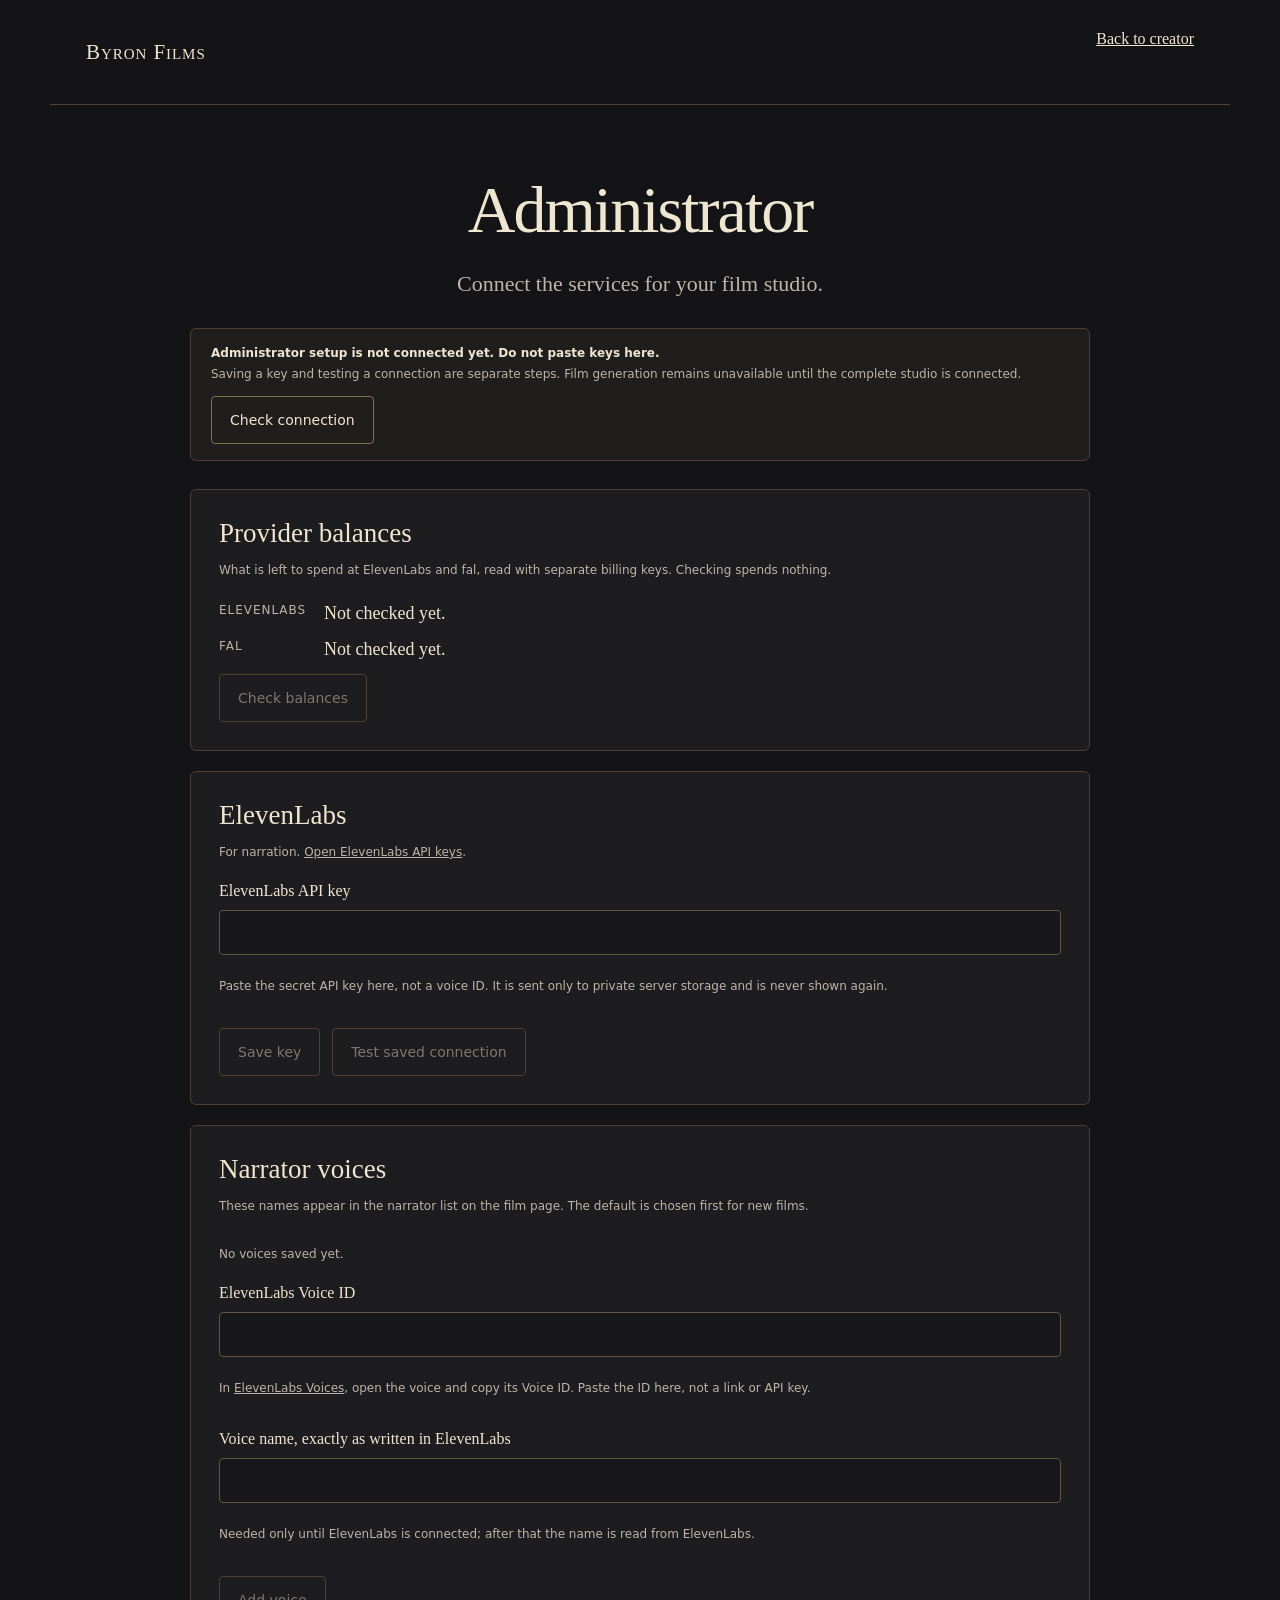
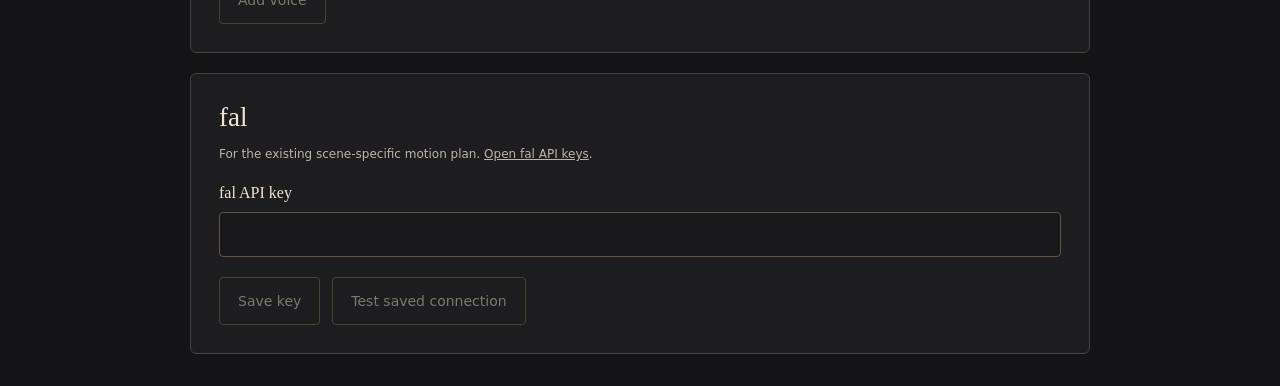
==== commit 1e8ef236: "Back office: read-only provider balances panel (ElevenLabs credits, fal balance) Owner-only GET /api" ====
--- a/web/admin.html
+++ b/web/admin.html
@@ -1,9 +1,10 @@
 <!doctype html>
-<html lang="en"><head><meta charset="utf-8"><meta name="viewport" content="width=device-width,initial-scale=1"><meta name="robots" content="noindex,nofollow"><meta name="referrer" content="no-referrer"><meta http-equiv="Content-Security-Policy" content="default-src 'self'; img-src 'self' data: https://www.badmaddangerous.com; style-src 'self' https://www.badmaddangerous.com https://fonts.googleapis.com; font-src 'self' https://fonts.gstatic.com; script-src 'self'; connect-src 'self'; object-src 'none'; base-uri 'none'; form-action 'self'"><title>Byron Films — Administrator</title><link rel="icon" href="data:image/svg+xml,%3Csvg xmlns='http://www.w3.org/2000/svg' viewBox='0 0 64 64'%3E%3Crect width='64' height='64' rx='14' fill='%23141416'/%3E%3Cg transform='rotate(-14 13 25)'%3E%3Crect x='10' y='15' width='44' height='10' rx='2' fill='%23C8A96A'/%3E%3Cpath d='M17 15h6l-5 10h-6zM29 15h6l-5 10h-6zM41 15h6l-5 10h-6z' fill='%23141416'/%3E%3C/g%3E%3Crect x='10' y='28' width='44' height='26' rx='3' fill='%23C8A96A'/%3E%3Crect x='10' y='28' width='44' height='7' fill='%235B0E14'/%3E%3Cpath d='M17 28h6l-4 7h-6zM29 28h6l-4 7h-6zM41 28h6l-4 7h-6z' fill='%23C8A96A'/%3E%3C/svg%3E" type="image/svg+xml"><link rel="apple-touch-icon" href="/apple-touch-icon.png"><meta name="apple-mobile-web-app-title" content="Byron Films"><meta name="color-scheme" content="light"><link rel="stylesheet" href="styles.css"><link rel="stylesheet" href="https://www.badmaddangerous.com/brand.css"><script type="module" src="admin.mjs"></script></head>
-<body><header class="masthead"><a class="crest" href="https://www.badmaddangerous.com/" aria-label="Bad, Mad &amp; Dangerous, home"></a><div class="masthead-brand"><p class="wordmark">Byron Films</p><span class="edition">Administrator</span></div><nav class="sitenav" aria-label="Byron Films"><a href="/">Back to creator</a></nav></header><main>
+<html lang="en"><head><meta charset="utf-8"><meta name="viewport" content="width=device-width,initial-scale=1"><meta name="robots" content="noindex,nofollow"><meta name="referrer" content="no-referrer"><meta http-equiv="Content-Security-Policy" content="default-src 'self'; img-src 'self' data:; style-src 'self'; script-src 'self'; connect-src 'self'; object-src 'none'; base-uri 'none'; form-action 'self'"><title>Byron Films — Administrator</title><link rel="icon" href="data:image/svg+xml,%3Csvg xmlns='http://www.w3.org/2000/svg' viewBox='0 0 64 64'%3E%3Cdefs%3E%3CradialGradient id='g' cx='50%' cy='45%' r='70%'%3E%3Cstop offset='0' stop-color='%234A0C1A'/%3E%3Cstop offset='1' stop-color='%2320030A'/%3E%3C/radialGradient%3E%3C/defs%3E%3Crect width='64' height='64' rx='14' fill='url(%23g)'/%3E%3Cg transform='rotate(-14 13 25)'%3E%3Crect x='10' y='15' width='44' height='10' rx='2' fill='%23D8B97A'/%3E%3Cpath d='M17 15h6l-5 10h-6zM29 15h6l-5 10h-6zM41 15h6l-5 10h-6z' fill='%233A0A14'/%3E%3C/g%3E%3Crect x='10' y='28' width='44' height='26' rx='3' fill='%23D8B97A'/%3E%3Crect x='10' y='28' width='44' height='7' fill='%23F6EFE1'/%3E%3Cpath d='M17 28h6l-4 7h-6zM29 28h6l-4 7h-6zM41 28h6l-4 7h-6z' fill='%233A0A14'/%3E%3C/svg%3E" type="image/svg+xml"><link rel="apple-touch-icon" href="/apple-touch-icon.png"><meta name="apple-mobile-web-app-title" content="Byron Films"><link rel="stylesheet" href="styles.css"><script type="module" src="admin.mjs"></script></head>
+<body><header class="masthead"><p class="wordmark">Byron Films</p><a href="/">Back to creator</a></header><main>
 <section class="intro"><h1>Administrator</h1><p class="standfirst">Connect the services for your film studio.</p></section>
 <aside class="prototype"><strong id="admin-status" role="status">Administrator setup is not connected yet. Do not paste keys here.</strong><p>Saving a key and testing a connection are separate steps. Film generation remains unavailable until the complete studio is connected.</p><button id="admin-recheck" class="quiet" type="button">Check connection</button></aside>
 <fieldset id="admin-fields" disabled><legend class="sr-only">Private service settings</legend>
+<section class="card balances" aria-labelledby="balances-title"><h2 id="balances-title">Provider balances</h2><p class="muted">What is left to spend at ElevenLabs and fal, read with separate billing keys. Checking spends nothing.</p><dl class="check-list" aria-live="polite"><dt>ElevenLabs</dt><dd id="balance-elevenlabs">Not checked yet.</dd><dt>fal</dt><dd id="balance-fal">Not checked yet.</dd></dl><p id="balance-checked" class="muted"></p><div class="admin-actions"><button class="quiet" type="button" id="balance-refresh">Check balances</button></div></section>
 <section class="card"><h2>ElevenLabs</h2><p class="muted">For narration. <a href="https://elevenlabs.io/app/settings/api-keys" target="_blank" rel="noopener noreferrer">Open ElevenLabs API keys</a>.</p><form id="elevenlabs-form"><div class="admin-field"><label for="elevenlabs-key">ElevenLabs API key</label><input id="elevenlabs-key" type="password" autocomplete="off" spellcheck="false" maxlength="512" required aria-describedby="key-help"><p id="key-help" class="muted">Paste the secret API key here, not a voice ID. It is sent only to private server storage and is never shown again.</p></div><div class="admin-actions"><button class="quiet" type="submit">Save key</button><button class="quiet" type="button" data-test="elevenlabs">Test saved connection</button></div></form></section>
 <section class="card"><h2>Narrator voices</h2><p class="muted">These names appear in the narrator list on the film page. The default is chosen first for new films.</p><ul id="voice-list" class="voice-list" aria-live="polite"><li class="muted">No voices saved yet.</li></ul><form id="voice-form"><div class="admin-field"><label for="voice-id">ElevenLabs Voice ID</label><input id="voice-id" type="text" autocomplete="off" spellcheck="false" maxlength="80" required aria-describedby="voice-help"><p id="voice-help" class="muted">In <a href="https://elevenlabs.io/app/voice-lab" target="_blank" rel="noopener noreferrer">ElevenLabs Voices</a>, open the voice and copy its Voice ID. Paste the ID here, not a link or API key.</p></div><div class="admin-field" id="voice-name-field"><label for="voice-name">Voice name, exactly as written in ElevenLabs</label><input id="voice-name" type="text" autocomplete="off" maxlength="60"><p class="muted">Needed only until ElevenLabs is connected; after that the name is read from ElevenLabs.</p></div><div class="admin-actions"><button class="quiet" type="submit">Add voice</button><button class="quiet" type="button" id="refresh-names" hidden>Update names from ElevenLabs</button></div></form></section>
 <section class="card"><h2>fal</h2><p class="muted">For the existing scene-specific motion plan. <a href="https://fal.ai/dashboard/keys" target="_blank" rel="noopener noreferrer">Open fal API keys</a>.</p><form id="fal-form"><div class="admin-field"><label for="fal-key">fal API key</label><input id="fal-key" type="password" autocomplete="off" spellcheck="false" maxlength="512" required></div><div class="admin-actions"><button class="quiet" type="submit">Save key</button><button class="quiet" type="button" data-test="fal">Test saved connection</button></div></form></section>
--- a/web/styles.css
+++ b/web/styles.css
@@ -1,237 +1,6 @@
-/* Byron Films · films.badmaddangerous.com
-   The look comes from the main site. index.html and admin.html link
-   https://www.badmaddangerous.com/brand.css AFTER this file; its :root
-   values win, so a change on the main site shows here automatically.
+:root{--ink:#141416;--crimson:#5B0E14;--gold:#C8A96A;--paper:#EFE6D2;--muted:#bcb5a9;--line:#484039;--surface:#1d1c1e;--serif:'Cormorant Garamond',Georgia,serif;--heading:'Playfair Display',Georgia,serif;color-scheme:dark;font-family:var(--serif);color:var(--paper);background:var(--ink)}*{box-sizing:border-box}body{margin:0}button,a,label,input,textarea{-webkit-tap-highlight-color:transparent}button,input,textarea{font:inherit}button,a.file-button{touch-action:manipulation}button,a{min-height:44px}button{cursor:pointer}button:disabled{opacity:.45;cursor:not-allowed}a{color:inherit}button:focus-visible,a:focus-visible,textarea:focus-visible,input:focus-visible{outline:3px solid var(--gold);outline-offset:5px}.skip{position:absolute;left:12px;top:-100px;background:var(--paper);color:var(--ink);padding:12px;z-index:5}.skip:focus{top:12px}.masthead{display:flex;align-items:center;justify-content:space-between;max-width:1180px;margin:auto;padding:30px 36px;border-bottom:1px solid var(--line)}.wordmark{font:small-caps 21px var(--heading);letter-spacing:.045em;margin:0}.wordmark span{color:var(--gold)}.edition,.eyebrow{font-family:system-ui,sans-serif;font-size:11px;letter-spacing:.19em;text-transform:uppercase;color:var(--gold)}main{width:min(900px,calc(100% - 48px));margin:0 auto}.intro{max-width:680px;text-align:center;margin:68px auto 28px}.intro h1{font-family:var(--heading);font-size:clamp(42px,6.5vw,66px);font-weight:400;line-height:1.12;letter-spacing:-.03em;margin:17px 0 20px}.standfirst{font-size:22px;line-height:1.5;color:var(--muted);max-width:550px;margin:0 auto}.rule{display:flex;align-items:center;gap:20px;color:var(--gold);margin:35px auto;width:190px}.rule:before,.rule:after{content:'';height:1px;flex:1;background:var(--line)}.prototype{border:1px solid var(--line);border-radius:6px;padding:16px 20px;line-height:1.45;background:#201e1c;font-family:system-ui,sans-serif;font-size:12px;color:var(--muted);margin-bottom:28px}.prototype strong{display:block;color:var(--paper);margin-bottom:4px;font-weight:600}.connection-row{display:flex;align-items:center;justify-content:space-between;gap:15px;margin-top:10px}#connection{color:var(--gold)}fieldset{border:0;padding:0;margin:0;min-width:0}.card{background:var(--surface);border:1px solid var(--line);border-radius:6px;padding:28px;margin-bottom:20px}.step-heading{display:flex;gap:18px;align-items:start;margin-bottom:23px}.step{font:18px var(--heading);color:var(--gold);padding-top:4px}h2{font-family:var(--heading);font-size:27px;font-weight:400;margin:0 0 7px}p{margin-top:0}.step-heading p,.finish-card p{font-size:18px;color:var(--muted);line-height:1.45;margin-bottom:0}textarea{width:100%;resize:vertical;min-height:240px;border:1px solid #625344;border-radius:4px;padding:20px;background:#181719;color:var(--paper);font-size:20px;line-height:1.5}textarea::placeholder{color:#958d83}.field-meta{display:flex;justify-content:space-between;gap:26px;margin-top:12px;color:var(--muted);font:12px/1.5 system-ui,sans-serif}.field-meta p{max-width:470px;margin:0}.field-meta output{text-align:right;min-width:155px}.upload-row{display:flex;align-items:center;gap:24px}.file-button,.quiet{display:inline-flex;justify-content:center;align-items:center;gap:10px;min-height:48px;padding:11px 18px;color:var(--paper);background:transparent;border:1px solid #81704d;border-radius:4px;font:14px system-ui,sans-serif;cursor:pointer;position:relative}.file-button{overflow:hidden}.file-button input{position:absolute;inset:0;opacity:0;width:100%;cursor:pointer}.file-button:focus-within{outline:3px solid var(--gold);outline-offset:5px}.file-button span{font-size:23px;color:var(--gold)}#image-help{font:12px/1.65 system-ui,sans-serif;color:var(--muted);margin:0}.empty{border:1px dashed var(--line);padding:34px 20px;color:var(--muted);text-align:center;margin:22px 0 14px;font-size:18px}.paintings{display:grid;gap:12px;padding:0;list-style:none;margin:24px 0 12px}.painting{display:grid;grid-template-columns:28px 92px minmax(0,1fr) auto;align-items:center;gap:14px;border-top:1px solid var(--line);padding-top:12px}.painting-number{font-size:19px;color:var(--gold)}.painting img{width:92px;height:76px;object-fit:contain;background:var(--ink);border-radius:3px}.painting-name{font:14px/1.5 system-ui,sans-serif;overflow-wrap:anywhere}.painting-meta{display:block;color:var(--muted);font-size:11px;margin-top:4px}.painting-controls{display:flex;gap:6px}.painting-controls button{min-width:44px;min-height:44px;font-size:16px;padding:8px;background:var(--ink);border:1px solid var(--line);color:var(--paper);border-radius:4px}.rights{color:var(--muted);font:11px/1.5 system-ui,sans-serif;margin:17px 0 0}.finish-card{display:flex;gap:28px;align-items:center;justify-content:space-between;padding:20px 4px 24px}.finish-card .eyebrow{font:10px system-ui,sans-serif;letter-spacing:.15em;color:var(--gold);margin-bottom:10px}.finish-card h2{font-size:30px}.finish-card p.muted,.muted{font:12px/1.6 system-ui,sans-serif;color:var(--muted);margin-top:12px}.primary{display:inline-flex;justify-content:center;align-items:center;gap:24px;min-height:58px;padding:16px 26px;border:1px solid #ae8055;border-radius:4px;background:var(--crimson);color:var(--paper);text-decoration:none;font:16px system-ui,sans-serif;white-space:nowrap}.primary span{color:var(--gold);font-size:20px}.small{min-height:44px;font-size:12px;padding:6px 12px}.error{padding:18px;border:1px solid #cb847a;color:#ffcbc0;background:#351b1d;border-radius:4px;font:14px/1.6 system-ui,sans-serif}.job{margin-top:24px;scroll-margin-top:24px}.job>p:not(.eyebrow){font-size:18px;line-height:1.5}progress{width:100%;height:13px;margin:14px 0;accent-color:var(--gold);border:0;border-radius:10px;overflow:hidden}progress::-webkit-progress-bar{background:var(--ink)}progress::-webkit-progress-value{background:var(--gold)}.job-actions{display:flex;flex-wrap:wrap;gap:14px;margin-top:18px}.job [hidden],[hidden]{display:none!important}footer{display:flex;flex-wrap:wrap;align-items:center;justify-content:space-between;gap:25px;max-width:1180px;margin:54px auto 0;padding:30px 36px;border-top:1px solid var(--line);color:var(--muted)}footer p{font-size:18px;margin:0}footer span{font:11px/1.6 system-ui,sans-serif} footer .built-by{display:block;flex-basis:100%;text-align:right}.sr-only{position:absolute;width:1px;height:1px;padding:0;margin:-1px;overflow:hidden;clip:rect(0,0,0,0);white-space:nowrap;border:0}@media(max-width:650px){.masthead{padding:24px}.edition{display:none}.wordmark{font-size:17px}main{width:calc(100% - 32px)}.intro{margin-top:42px}.standfirst{font-size:20px}.card{padding:21px 17px}.prototype{padding:15px}.connection-row{align-items:flex-start}.step-heading{gap:12px}.field-meta{display:block}.field-meta output{display:block;text-align:left;margin-top:10px}.upload-row{align-items:start;flex-direction:column;gap:13px}.painting{grid-template-columns:20px 74px minmax(0,1fr);gap:9px}.painting img{width:74px;height:75px}.painting-controls{grid-column:2/4;justify-content:flex-end}.finish-card{flex-direction:column;align-items:stretch;padding:15px 3px}.primary{width:100%}.job-actions{flex-direction:column}footer{padding:25px 24px;display:block}footer p{margin-bottom:10px}footer .built-by{text-align:left;margin-top:10px}textarea{padding:15px;font-size:18px}}@media(prefers-reduced-motion:reduce){*{scroll-behavior:auto!important}}
 
-   Rules for this file:
-   · Colours and fonts are only ever written as var(--l-…) house tokens.
-     Never hard-code a house colour below the fallback block.
-   · Never depend on the main site's class names: only its tokens.
-   · The block below is the fallback: a copy of the main site's last known
-     tokens, so the page still looks right if brand.css cannot be loaded. */
-:root{
-  --l-paper:#F6EFE1; --l-paper-2:#EFE5D1; --l-card:#FBF6EC; --l-line:#D9C7A0; --l-line-2:#E6D9BE;
-  --l-ink:#2B241C; --l-ink-2:#4E4436; --l-ink-3:#6E6250;
-  --l-green:#1F3D30; --l-green-2:#2A5040; --l-green-deep:#173126;
-  --l-wine:#7A2232; --l-wine-2:#922B3D; --l-gold:#B08A45; --l-gold-lt:#D8B97A;
-  --l-caps:"Cinzel","Cormorant Garamond",Georgia,serif;
-  --l-it:"Cormorant Garamond",Georgia,serif;
-  --l-crest:url("https://www.badmaddangerous.com/assets/crest.png");
-}
-
-/* Films-only settings, all derived from the house tokens. */
-:root{
-  --s1:4px;--s2:8px;--s3:12px;--s4:16px;--s5:24px;--s6:32px;--s7:48px;--s8:64px;
-  --radius:4px;--radius-card:6px;
-  --ease:cubic-bezier(.23,1,.32,1);
-  --on-dark:var(--l-paper);
-  --shadow-card:0 12px 28px -22px rgba(70,45,15,.45);
-  --shadow-btn:inset 0 0 0 2px rgba(0,0,0,.18),0 6px 16px -8px rgba(40,25,10,.6);
-  color-scheme:light;
-  font-family:var(--l-it);font-weight:500;font-size:20px;line-height:1.6;
-  color:var(--l-ink);background:var(--l-paper);
-}
-
-/* ── base ─────────────────────────────────────────────────────────── */
-*{box-sizing:border-box}
-[hidden],.job [hidden]{display:none!important}
-body{margin:0;background:var(--l-paper);color:var(--l-ink);min-height:100dvh;display:flex;flex-direction:column}
-main{flex:1}
-p{margin-top:0}
-a{color:var(--l-green);text-underline-offset:.22em;text-decoration-thickness:1px}
-button,a,label,input,textarea,select{-webkit-tap-highlight-color:transparent}
-button,input,textarea,select{font:inherit;color:inherit}
-button,a.file-button{touch-action:manipulation}
-button,a{min-height:44px}
-button{cursor:pointer}
-button:disabled{opacity:.45;cursor:not-allowed}
-button:focus-visible,a:focus-visible,textarea:focus-visible,input:focus-visible,select:focus-visible{outline:3px solid var(--l-green);outline-offset:3px}
-fieldset{border:0;padding:0;margin:0;min-width:0}
-label{font-weight:600;color:var(--l-green)}
-.sr-only{position:absolute;width:1px;height:1px;padding:0;margin:-1px;overflow:hidden;clip:rect(0,0,0,0);white-space:nowrap;border:0}
-.skip{position:absolute;left:var(--s3);top:-100px;background:var(--l-green);color:var(--on-dark);padding:var(--s3);z-index:5}
-.skip:focus{top:var(--s3)}
-
-/* ── header: crest | name over subtitle | links, as on the main site ── */
-.masthead{display:grid;grid-template-columns:1fr auto 1fr;align-items:center;gap:var(--s4);
-  padding:var(--s3) clamp(18px,4vw,72px);background:var(--l-paper);border-bottom:1px solid var(--l-line)}
-.crest{grid-column:1;justify-self:start;display:block;width:56px;height:56px;min-height:0;
-  background:var(--l-crest) center/contain no-repeat}
-.masthead-brand{grid-column:2;display:flex;flex-direction:column;align-items:center;gap:2px;text-align:center}
-.wordmark{margin:0;font-family:var(--l-caps);font-weight:500;font-size:clamp(19px,1.9vw,28px);letter-spacing:.06em;
-  text-transform:uppercase;color:var(--l-green);line-height:1.2}
-.wordmark span{color:var(--l-gold)}
-.edition{display:flex;align-items:center;gap:var(--s3);font-family:var(--l-it);font-style:italic;font-weight:500;
-  font-size:clamp(16px,1.35vw,20px);color:var(--l-wine);line-height:1.3}
-.edition::before,.edition::after{content:"";width:2.4rem;height:1px;background:var(--l-gold)}
-.sitenav{grid-column:3;justify-self:end;display:flex;gap:clamp(var(--s4),2vw,var(--s6))}
-.sitenav a{display:inline-flex;align-items:center;font-weight:600;font-size:clamp(17px,1.3vw,19px);color:var(--l-ink);text-decoration:none;
-  border-bottom:2px solid transparent;transition:border-color .2s var(--ease),color .2s var(--ease)}
-@media (hover:hover) and (pointer:fine){.sitenav a:hover{color:var(--l-green);border-bottom-color:var(--l-green)}}
-
-/* ── page intro ───────────────────────────────────────────────────── */
-main{width:min(900px,calc(100% - 48px));margin:0 auto}
-.eyebrow{margin:0 0 var(--s2);font-family:var(--l-caps);font-weight:500;font-size:13px;letter-spacing:.16em;text-transform:uppercase;color:var(--l-wine)}
-.intro{max-width:680px;text-align:center;margin:var(--s8) auto var(--s6)}
-.intro h1{margin:var(--s3) 0 var(--s4);font-family:var(--l-it);font-style:italic;font-weight:600;color:var(--l-green);
-  font-size:clamp(44px,2rem + 3vw,68px);line-height:1.04;letter-spacing:-.005em;text-wrap:balance}
-.standfirst{margin:0 auto;max-width:560px;font-style:italic;font-size:clamp(20px,1.1rem + .4vw,24px);line-height:1.45;color:var(--l-ink-2);text-wrap:pretty}
-.rule{display:flex;align-items:center;gap:var(--s4);width:min(17rem,60%);margin:var(--s6) auto 0;color:var(--l-gold);font-size:16px;line-height:1}
-.rule::before,.rule::after{content:"";flex:1;height:1px;background:linear-gradient(to right,transparent,var(--l-gold))}
-.rule::after{background:linear-gradient(to left,transparent,var(--l-gold))}
-
-/* ── headings and text ────────────────────────────────────────────── */
-h2{margin:0 0 var(--s2);font-family:var(--l-it);font-style:italic;font-weight:600;color:var(--l-green);font-size:clamp(28px,1.3rem + .9vw,34px);line-height:1.15}
-.muted,.finish-card p.muted{margin-top:var(--s3);font-size:17px;line-height:1.5;color:var(--l-ink-3)}
-.step-heading p,.finish-card p{margin-bottom:0;font-size:19px;line-height:1.5;color:var(--l-ink-2)}
-
-/* ── notices ──────────────────────────────────────────────────────── */
-.prototype,.reminder{display:block;margin-bottom:var(--s5);padding:var(--s4) var(--s5);border:1px solid var(--l-line);border-radius:var(--radius-card);
-  background:var(--l-paper-2);font-size:18px;line-height:1.5;color:var(--l-ink-2)}
-.prototype strong,.reminder strong{display:block;margin-bottom:var(--s1);font-weight:700;color:var(--l-green)}
-.prototype p{margin-bottom:var(--s3)}
-.reminder{border-color:var(--l-gold)}
-.reminder.urgent{border-color:var(--l-wine);background:var(--l-card)}
-.reminder.urgent strong{color:var(--l-wine)}
-.connection-row{display:flex;align-items:center;justify-content:space-between;gap:var(--s4);margin-top:var(--s3)}
-#connection{color:var(--l-wine);font-weight:600}
-.connection-row button{flex:none;white-space:nowrap}
-.error{padding:var(--s4) var(--s5);border:1px solid var(--l-wine);border-left-width:1px;border-radius:var(--radius);background:var(--l-card);
-  color:var(--l-wine);font-size:18px;line-height:1.5;font-weight:600}
-
-/* ── cards ────────────────────────────────────────────────────────── */
-.card{margin-bottom:var(--s5);padding:var(--s6);background:var(--l-card);border:1px solid var(--l-line);border-radius:var(--radius-card);box-shadow:var(--shadow-card)}
-.step-heading{display:flex;gap:var(--s4);align-items:start;margin-bottom:var(--s5)}
-.step{padding-top:6px;font-family:var(--l-caps);font-weight:600;font-size:18px;letter-spacing:.08em;color:var(--l-gold)}
-
-/* ── script field ─────────────────────────────────────────────────── */
-textarea{width:100%;min-height:240px;resize:vertical;padding:var(--s5);border:1px solid var(--l-line);border-radius:var(--radius);
-  background:var(--l-paper);color:var(--l-ink);font-size:20px;line-height:1.55;transition:border-color .2s var(--ease)}
-textarea::placeholder{color:var(--l-ink-3);font-style:italic}
-textarea:focus{border-color:var(--l-green)}
-.field-meta{display:flex;justify-content:space-between;gap:var(--s5);margin-top:var(--s3);font-size:16px;line-height:1.5;color:var(--l-ink-3)}
-.field-meta p{max-width:470px;margin:0}
-.field-meta output{min-width:160px;text-align:right;font-variant-numeric:tabular-nums;color:var(--l-ink-2)}
-
-/* ── buttons ──────────────────────────────────────────────────────── */
-.primary{display:inline-flex;justify-content:center;align-items:center;gap:var(--s4);min-height:54px;padding:var(--s3) var(--s6);
-  border:1px solid var(--l-gold);border-radius:var(--radius);background:var(--l-wine);color:var(--on-dark);box-shadow:var(--shadow-btn);
-  font-family:var(--l-it);font-weight:600;font-size:21px;line-height:1.2;text-decoration:none;white-space:nowrap;
-  transition:transform .16s var(--ease),filter .2s var(--ease)}
-.primary span{color:var(--l-gold-lt);font-size:22px}
-#download,#clean-download{background:var(--l-green)}
-.file-button,.quiet{position:relative;display:inline-flex;justify-content:center;align-items:center;gap:var(--s2);min-height:48px;padding:var(--s2) var(--s4);
-  border:1px solid var(--l-gold);border-radius:var(--radius);background:var(--l-card);color:var(--l-green);
-  font-family:var(--l-it);font-weight:600;font-size:18px;line-height:1.2;text-decoration:none;cursor:pointer;
-  transition:transform .16s var(--ease),background-color .2s var(--ease)}
-.small{min-height:44px;padding:var(--s1) var(--s3);font-size:16px}
-@media (hover:hover) and (pointer:fine){
-  .primary:not(:disabled):hover{filter:brightness(1.12)}
-  .quiet:not(:disabled):hover,.file-button:hover{background:var(--l-paper-2)}
-}
-.primary:not(:disabled):active,.quiet:not(:disabled):active,.file-button:active{transform:scale(.97)}
-.primary.working{opacity:.75;pointer-events:none}
-
-/* ── paintings ────────────────────────────────────────────────────── */
-.upload-row{display:flex;align-items:center;gap:var(--s5)}
-.file-button{overflow:hidden}
-.file-button input{position:absolute;inset:0;width:100%;opacity:0;cursor:pointer}
-.file-button:focus-within{outline:3px solid var(--l-green);outline-offset:3px}
-.file-button span{font-size:22px;color:var(--l-gold)}
-#image-help{margin:0;font-size:16px;line-height:1.5;color:var(--l-ink-3)}
-.empty{margin:var(--s5) 0 var(--s4);padding:var(--s6) var(--s5);border:1px dashed var(--l-line);border-radius:var(--radius);
-  text-align:center;font-style:italic;font-size:19px;color:var(--l-ink-3)}
-.paintings{display:grid;gap:var(--s3);margin:var(--s5) 0 var(--s3);padding:0;list-style:none}
-.painting{display:grid;grid-template-columns:28px 92px minmax(0,1fr) auto;align-items:center;gap:var(--s4);padding-top:var(--s3);border-top:1px solid var(--l-line-2)}
-.painting-number{font-family:var(--l-caps);font-weight:600;font-size:18px;color:var(--l-gold)}
-.painting img{width:92px;height:76px;object-fit:contain;background:var(--l-paper-2);border-radius:3px}
-.painting-name{font-size:17px;line-height:1.4;font-weight:600;overflow-wrap:anywhere}
-.painting-meta{display:block;margin-top:2px;font-weight:500;font-size:15px;color:var(--l-ink-3)}
-.painting-controls{display:flex;gap:6px}
-.painting-controls button{min-width:44px;min-height:44px;padding:var(--s2);border:1px solid var(--l-line);border-radius:var(--radius);
-  background:var(--l-paper);color:var(--l-green);font-size:16px}
-.rights{margin:var(--s4) 0 0;font-style:italic;font-size:16px;line-height:1.5;color:var(--l-ink-3)}
-
-/* ── narrator and other fields ────────────────────────────────────── */
-select,input[type=password],input[type=text]{min-width:0;max-width:100%;padding:var(--s3);border:1px solid var(--l-line);border-radius:var(--radius);
-  background:var(--l-paper);color:var(--l-ink);font-family:var(--l-it);font-weight:500;font-size:18px}
-select{flex:1;min-height:48px}
-.card > label{display:block;margin-top:var(--s4)}
-.admin-field{display:grid;gap:var(--s2);margin:var(--s5) 0}
-.admin-actions{display:flex;flex-wrap:wrap;gap:var(--s3)}
-.voice-list{display:grid;gap:var(--s3);margin:var(--s4) 0;padding:0;list-style:none}
-.voice-list li{display:flex;flex-wrap:wrap;justify-content:space-between;align-items:center;gap:var(--s3);padding-top:var(--s3);border-top:1px solid var(--l-line-2)}
-
-/* ── ready to convert ─────────────────────────────────────────────── */
-.finish-card{display:flex;align-items:center;justify-content:space-between;gap:var(--s6);margin-top:var(--s6);padding:var(--s5) 0 var(--s5);
-  border-top:1px solid var(--l-line)}
-.finish-card p.eyebrow{margin-bottom:var(--s2);font-size:13px;line-height:1.4;color:var(--l-wine)}
-.finish-card h2{font-size:clamp(30px,1.4rem + 1vw,38px)}
-
-/* ── check before paying ──────────────────────────────────────────── */
-.check{margin-top:var(--s5);border-color:var(--l-gold)}
-.check h2{margin:var(--s1) 0 var(--s4)}
-.check-list{display:grid;grid-template-columns:max-content 1fr;gap:var(--s2) var(--s5);margin:0}
-.check-list dt{padding-top:4px;font-family:var(--l-caps);font-weight:500;font-size:13px;letter-spacing:.1em;text-transform:uppercase;color:var(--l-wine)}
-.check-list dd{margin:0;overflow-wrap:anywhere}
-
-/* ── film status and download ─────────────────────────────────────── */
-.job{margin-top:var(--s5);scroll-margin-top:var(--s5)}
-.job>p:not(.eyebrow){font-size:20px;line-height:1.5}
-progress{width:100%;height:12px;margin:var(--s3) 0;border:0;border-radius:10px;overflow:hidden;accent-color:var(--l-green);background:var(--l-paper-2)}
-progress::-webkit-progress-bar{background:var(--l-paper-2)}
-progress::-webkit-progress-value{background:var(--l-green)}
-progress::-moz-progress-bar{background:var(--l-green)}
-.job-actions{display:flex;flex-wrap:wrap;gap:var(--s3);margin-top:var(--s4)}
-
-/* ── footer: the main site's deep-green band ──────────────────────── */
-footer{display:flex;flex-wrap:wrap;align-items:center;justify-content:space-between;gap:var(--s3) var(--s6);margin-top:var(--s8);
-  padding:var(--s6) max(clamp(18px,4vw,72px),calc((100% - 1180px)/2));background:var(--l-green-deep);border-top:1px solid var(--l-gold);color:var(--l-paper-2)}
-footer a{color:var(--on-dark)}
-footer p{margin:0;font-family:var(--l-caps);font-weight:500;font-size:17px;letter-spacing:.05em}
-footer p a{text-decoration:none}
-footer span{font-style:italic;font-size:17px;line-height:1.5}
-footer .built-by{flex-basis:100%;padding-top:var(--s3);border-top:1px solid color-mix(in srgb,var(--l-gold-lt) 25%,transparent);
-  text-align:center;font-style:normal;font-size:14px;letter-spacing:.04em;opacity:.8}
-
-/* ── phone ────────────────────────────────────────────────────────── */
-@media (max-width:760px){
-  .masthead{grid-template-columns:auto 1fr;padding:var(--s2) var(--s4)}
-  .crest{width:44px;height:44px}
-  .masthead-brand{grid-column:2;align-items:flex-start;text-align:left}
-  .sitenav{display:none}
-  .wordmark{font-size:17px;letter-spacing:.04em}
-  .edition{font-size:15px}
-  .edition::before{display:none}
-  .edition::after{width:1.6rem}
-}
-@media (max-width:650px){
-  :root{font-size:19px}
-  main{width:calc(100% - 32px)}
-  .intro{margin:var(--s7) auto var(--s5)}
-  .card{padding:var(--s5) var(--s4)}
-  .prototype,.reminder{padding:var(--s4)}
-  .connection-row{align-items:flex-start}
-  .step-heading{gap:var(--s3)}
-  .field-meta{display:block}
-  .field-meta output{display:block;margin-top:var(--s2);text-align:left}
-  .upload-row{flex-direction:column;align-items:start;gap:var(--s3)}
-  .painting{grid-template-columns:20px 74px minmax(0,1fr);gap:var(--s2)}
-  .painting img{width:74px;height:75px}
-  .painting-controls{grid-column:2/4;justify-content:flex-end}
-  .finish-card{flex-direction:column;align-items:stretch;gap:var(--s5)}
-  .primary{width:100%}
-  .job-actions{flex-direction:column}
-  textarea{padding:var(--s4);font-size:19px}
-  footer{display:block;text-align:center;padding:var(--s6) var(--s4)}
-  footer p{margin-bottom:var(--s3)}
-  footer span{display:block}
-  footer .built-by{margin-top:var(--s4)}
-}
-@media (max-width:560px){
-  .check-list{grid-template-columns:1fr;gap:2px}
-  .check-list dd{margin-bottom:var(--s3)}
-}
-@media (prefers-reduced-motion:reduce){
-  *{scroll-behavior:auto!important;transition:none!important}
-}
+select,input[type=password],input[type=text]{min-width:0;max-width:100%;padding:12px;border:1px solid #625344;border-radius:4px;background:#181719;color:var(--paper);font:16px system-ui,sans-serif}select{flex:1}select:focus-visible{outline:3px solid var(--gold)}.admin-field{display:grid;gap:10px;margin:20px 0}.admin-actions{display:flex;gap:12px;flex-wrap:wrap}.voice-list{list-style:none;padding:0;margin:16px 0;display:grid;gap:10px}.voice-list li{display:flex;justify-content:space-between;align-items:center;gap:12px;flex-wrap:wrap}
+.check{border-color:var(--gold);margin-top:20px}.check h2{margin:4px 0 14px}.check-list{display:grid;grid-template-columns:max-content 1fr;gap:10px 18px;margin:0}.check-list dt{font-family:system-ui,sans-serif;font-size:12px;letter-spacing:.08em;text-transform:uppercase;color:var(--muted);padding-top:3px}.check-list dd{margin:0;overflow-wrap:anywhere}@media(max-width:560px){.check-list{grid-template-columns:1fr;gap:2px}.check-list dd{margin-bottom:10px}}
+.reminder{display:block;border:1px solid var(--gold);border-radius:6px;padding:16px 20px;margin-bottom:24px;background:#24201a;font:13px/1.55 system-ui,sans-serif;color:var(--paper)}.reminder strong{display:block;font-size:15px;color:var(--gold);margin-bottom:4px}.reminder.urgent{border-color:#cb847a;background:#351b1d}.reminder.urgent strong{color:#ffcbc0}.primary.working{opacity:.75;pointer-events:none}
+.balances .check-list{margin:20px 0 4px}.balances dd{font-size:18px;line-height:1.45}
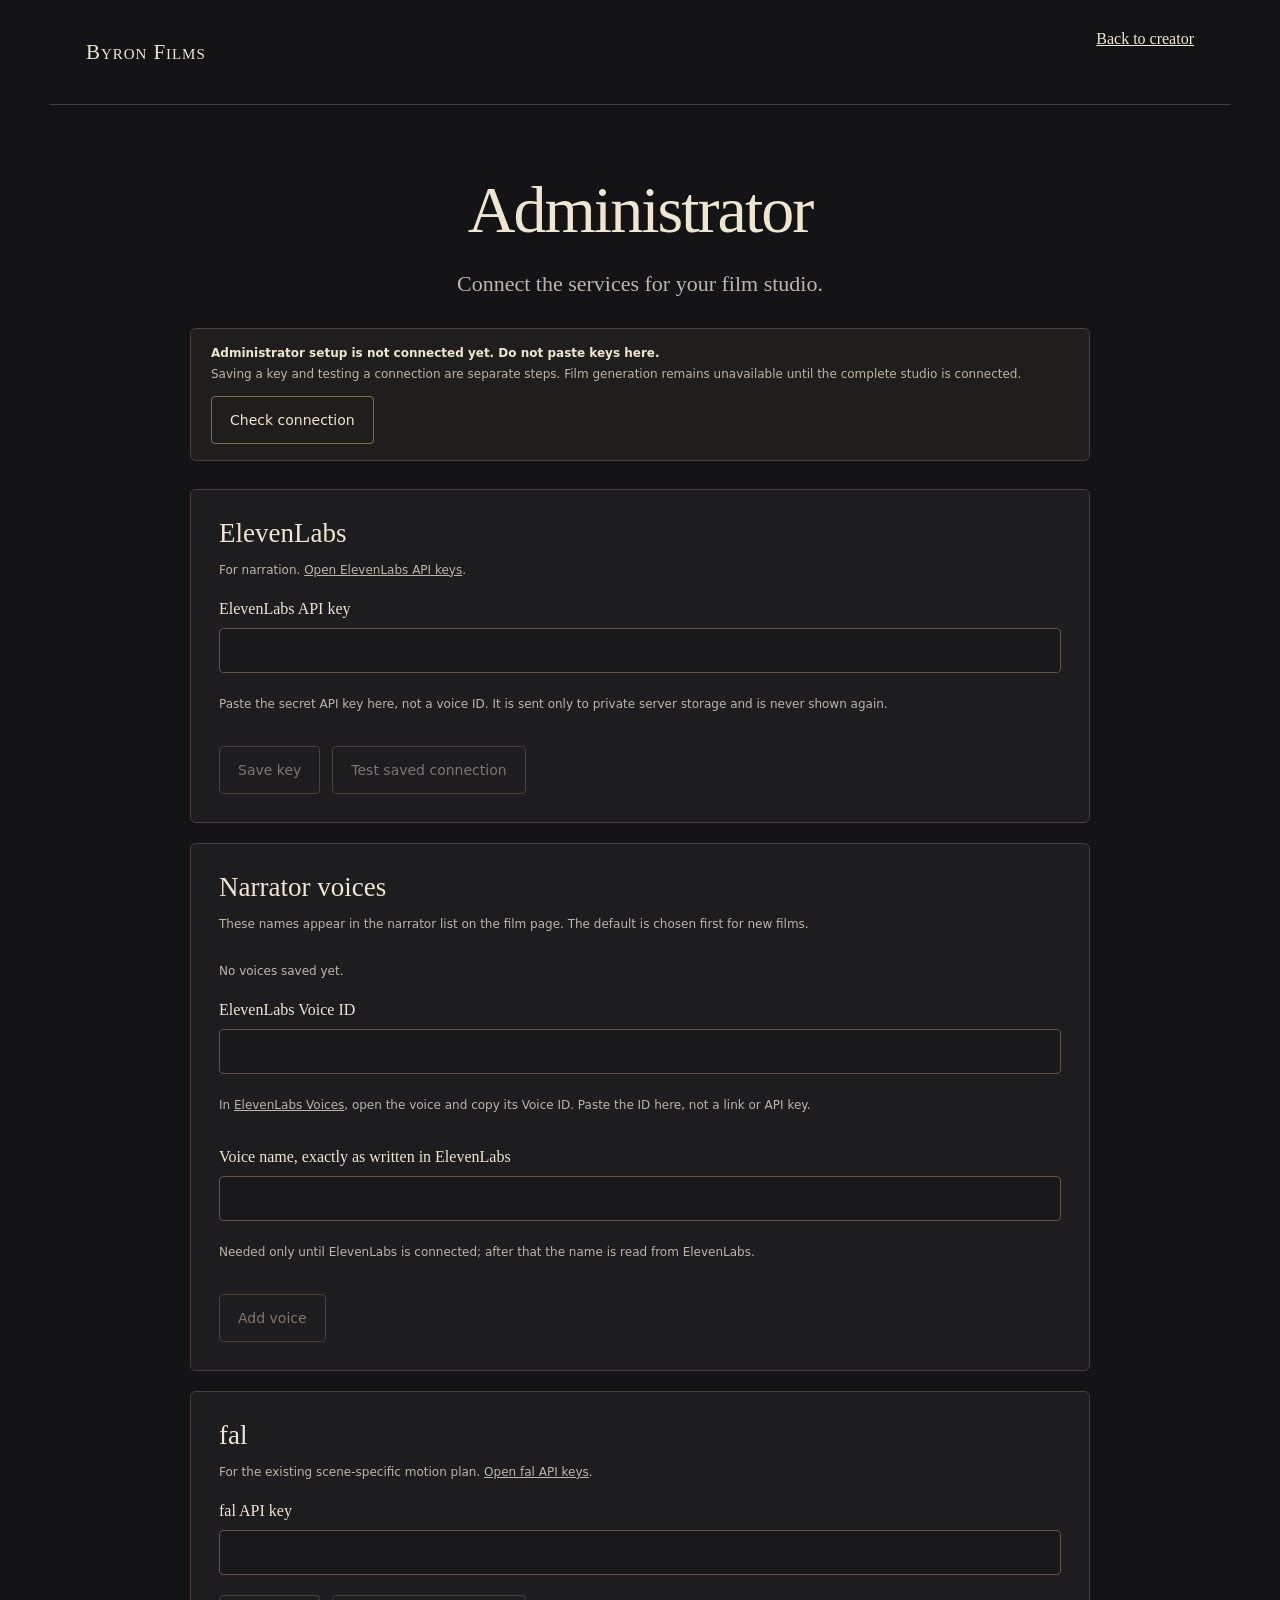
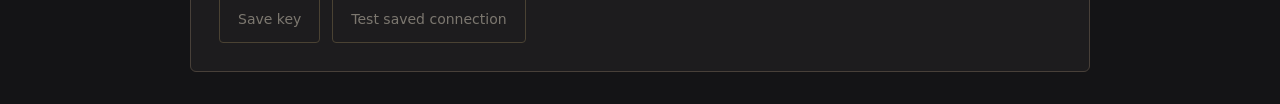
==== commit 34a0bb82: "Show "What's left" on the studio page instead of the Administrator page A closed-by-default collapsi" ====
--- a/web/admin.html
+++ b/web/admin.html
@@ -4,7 +4,6 @@
 <section class="intro"><h1>Administrator</h1><p class="standfirst">Connect the services for your film studio.</p></section>
 <aside class="prototype"><strong id="admin-status" role="status">Administrator setup is not connected yet. Do not paste keys here.</strong><p>Saving a key and testing a connection are separate steps. Film generation remains unavailable until the complete studio is connected.</p><button id="admin-recheck" class="quiet" type="button">Check connection</button></aside>
 <fieldset id="admin-fields" disabled><legend class="sr-only">Private service settings</legend>
-<section class="card balances" aria-labelledby="balances-title"><h2 id="balances-title">Provider balances</h2><p class="muted">What is left to spend at ElevenLabs and fal, read with separate billing keys. Checking spends nothing.</p><dl class="check-list" aria-live="polite"><dt>ElevenLabs</dt><dd id="balance-elevenlabs">Not checked yet.</dd><dt>fal</dt><dd id="balance-fal">Not checked yet.</dd></dl><p id="balance-checked" class="muted"></p><div class="admin-actions"><button class="quiet" type="button" id="balance-refresh">Check balances</button></div></section>
 <section class="card"><h2>ElevenLabs</h2><p class="muted">For narration. <a href="https://elevenlabs.io/app/settings/api-keys" target="_blank" rel="noopener noreferrer">Open ElevenLabs API keys</a>.</p><form id="elevenlabs-form"><div class="admin-field"><label for="elevenlabs-key">ElevenLabs API key</label><input id="elevenlabs-key" type="password" autocomplete="off" spellcheck="false" maxlength="512" required aria-describedby="key-help"><p id="key-help" class="muted">Paste the secret API key here, not a voice ID. It is sent only to private server storage and is never shown again.</p></div><div class="admin-actions"><button class="quiet" type="submit">Save key</button><button class="quiet" type="button" data-test="elevenlabs">Test saved connection</button></div></form></section>
 <section class="card"><h2>Narrator voices</h2><p class="muted">These names appear in the narrator list on the film page. The default is chosen first for new films.</p><ul id="voice-list" class="voice-list" aria-live="polite"><li class="muted">No voices saved yet.</li></ul><form id="voice-form"><div class="admin-field"><label for="voice-id">ElevenLabs Voice ID</label><input id="voice-id" type="text" autocomplete="off" spellcheck="false" maxlength="80" required aria-describedby="voice-help"><p id="voice-help" class="muted">In <a href="https://elevenlabs.io/app/voice-lab" target="_blank" rel="noopener noreferrer">ElevenLabs Voices</a>, open the voice and copy its Voice ID. Paste the ID here, not a link or API key.</p></div><div class="admin-field" id="voice-name-field"><label for="voice-name">Voice name, exactly as written in ElevenLabs</label><input id="voice-name" type="text" autocomplete="off" maxlength="60"><p class="muted">Needed only until ElevenLabs is connected; after that the name is read from ElevenLabs.</p></div><div class="admin-actions"><button class="quiet" type="submit">Add voice</button><button class="quiet" type="button" id="refresh-names" hidden>Update names from ElevenLabs</button></div></form></section>
 <section class="card"><h2>fal</h2><p class="muted">For the existing scene-specific motion plan. <a href="https://fal.ai/dashboard/keys" target="_blank" rel="noopener noreferrer">Open fal API keys</a>.</p><form id="fal-form"><div class="admin-field"><label for="fal-key">fal API key</label><input id="fal-key" type="password" autocomplete="off" spellcheck="false" maxlength="512" required></div><div class="admin-actions"><button class="quiet" type="submit">Save key</button><button class="quiet" type="button" data-test="fal">Test saved connection</button></div></form></section>
--- a/web/styles.css
+++ b/web/styles.css
@@ -3,4 +3,4 @@
 select,input[type=password],input[type=text]{min-width:0;max-width:100%;padding:12px;border:1px solid #625344;border-radius:4px;background:#181719;color:var(--paper);font:16px system-ui,sans-serif}select{flex:1}select:focus-visible{outline:3px solid var(--gold)}.admin-field{display:grid;gap:10px;margin:20px 0}.admin-actions{display:flex;gap:12px;flex-wrap:wrap}.voice-list{list-style:none;padding:0;margin:16px 0;display:grid;gap:10px}.voice-list li{display:flex;justify-content:space-between;align-items:center;gap:12px;flex-wrap:wrap}
 .check{border-color:var(--gold);margin-top:20px}.check h2{margin:4px 0 14px}.check-list{display:grid;grid-template-columns:max-content 1fr;gap:10px 18px;margin:0}.check-list dt{font-family:system-ui,sans-serif;font-size:12px;letter-spacing:.08em;text-transform:uppercase;color:var(--muted);padding-top:3px}.check-list dd{margin:0;overflow-wrap:anywhere}@media(max-width:560px){.check-list{grid-template-columns:1fr;gap:2px}.check-list dd{margin-bottom:10px}}
 .reminder{display:block;border:1px solid var(--gold);border-radius:6px;padding:16px 20px;margin-bottom:24px;background:#24201a;font:13px/1.55 system-ui,sans-serif;color:var(--paper)}.reminder strong{display:block;font-size:15px;color:var(--gold);margin-bottom:4px}.reminder.urgent{border-color:#cb847a;background:#351b1d}.reminder.urgent strong{color:#ffcbc0}.primary.working{opacity:.75;pointer-events:none}
-.balances .check-list{margin:20px 0 4px}.balances dd{font-size:18px;line-height:1.45}
+.remaining{margin-top:40px}.remaining summary{display:flex;flex-wrap:wrap;align-items:baseline;gap:6px 16px;min-height:44px;cursor:pointer;list-style:none}.remaining summary::-webkit-details-marker{display:none}.remaining summary::before{content:"+";font:24px/1 var(--heading);color:var(--gold);width:16px}.remaining[open] summary::before{content:"\2212"}.remaining-title{font:27px var(--heading)}.remaining-hint{font:14px system-ui,sans-serif;color:var(--muted)}.remaining summary:focus-visible{outline:3px solid var(--gold);outline-offset:5px}.remaining .check-list{margin:22px 0 4px}.remaining dd{font-size:18px;line-height:1.45}
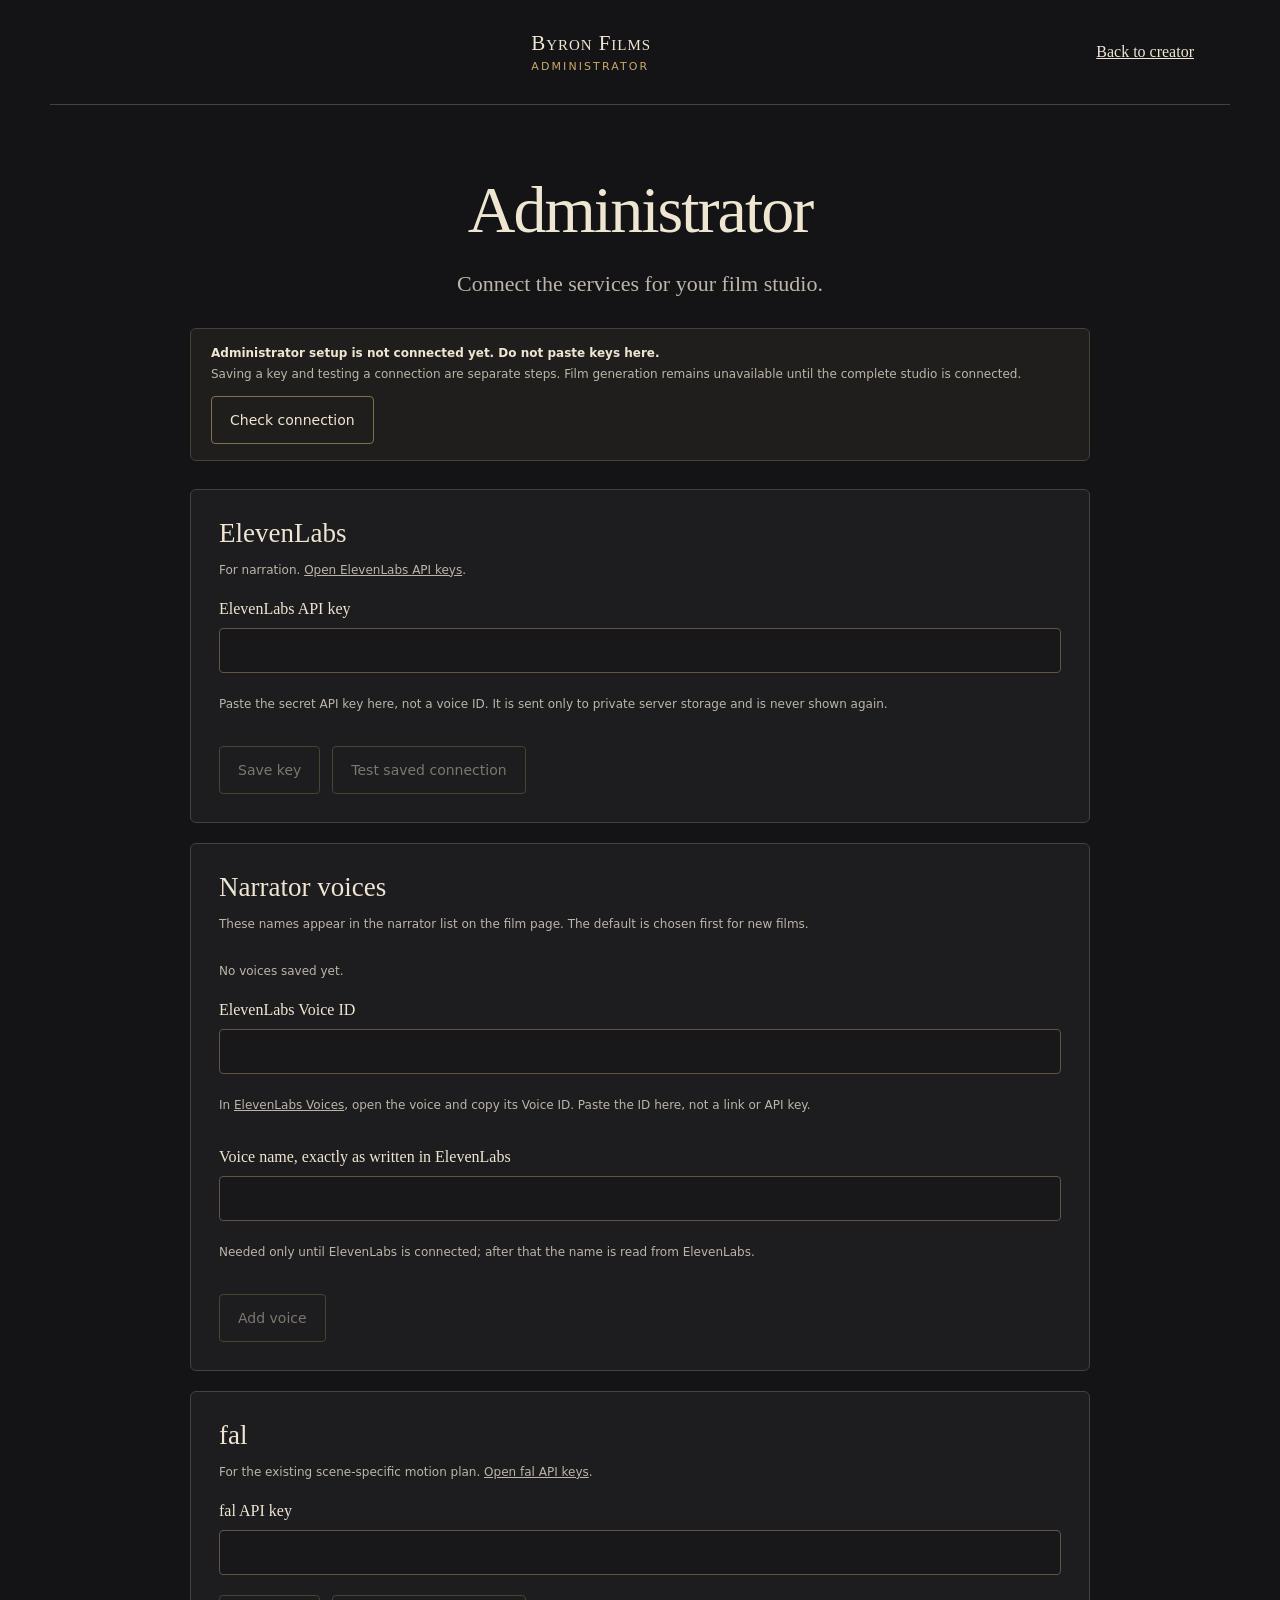
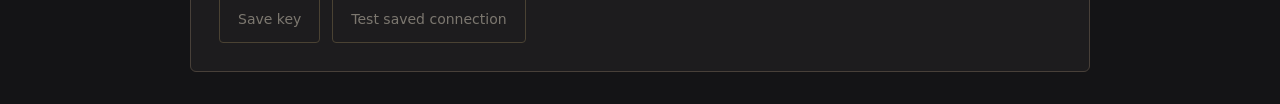
==== commit 0ada72be: "Merge remote-tracking branch 'origin/main' into whats-left-on-candidate # Conflicts: #	web/admin.htm" ====
--- a/web/admin.html
+++ b/web/admin.html
@@ -1,6 +1,6 @@
 <!doctype html>
-<html lang="en"><head><meta charset="utf-8"><meta name="viewport" content="width=device-width,initial-scale=1"><meta name="robots" content="noindex,nofollow"><meta name="referrer" content="no-referrer"><meta http-equiv="Content-Security-Policy" content="default-src 'self'; img-src 'self' data:; style-src 'self'; script-src 'self'; connect-src 'self'; object-src 'none'; base-uri 'none'; form-action 'self'"><title>Byron Films — Administrator</title><link rel="icon" href="data:image/svg+xml,%3Csvg xmlns='http://www.w3.org/2000/svg' viewBox='0 0 64 64'%3E%3Cdefs%3E%3CradialGradient id='g' cx='50%' cy='45%' r='70%'%3E%3Cstop offset='0' stop-color='%234A0C1A'/%3E%3Cstop offset='1' stop-color='%2320030A'/%3E%3C/radialGradient%3E%3C/defs%3E%3Crect width='64' height='64' rx='14' fill='url(%23g)'/%3E%3Cg transform='rotate(-14 13 25)'%3E%3Crect x='10' y='15' width='44' height='10' rx='2' fill='%23D8B97A'/%3E%3Cpath d='M17 15h6l-5 10h-6zM29 15h6l-5 10h-6zM41 15h6l-5 10h-6z' fill='%233A0A14'/%3E%3C/g%3E%3Crect x='10' y='28' width='44' height='26' rx='3' fill='%23D8B97A'/%3E%3Crect x='10' y='28' width='44' height='7' fill='%23F6EFE1'/%3E%3Cpath d='M17 28h6l-4 7h-6zM29 28h6l-4 7h-6zM41 28h6l-4 7h-6z' fill='%233A0A14'/%3E%3C/svg%3E" type="image/svg+xml"><link rel="apple-touch-icon" href="/apple-touch-icon.png"><meta name="apple-mobile-web-app-title" content="Byron Films"><link rel="stylesheet" href="styles.css"><script type="module" src="admin.mjs"></script></head>
-<body><header class="masthead"><p class="wordmark">Byron Films</p><a href="/">Back to creator</a></header><main>
+<html lang="en"><head><meta charset="utf-8"><meta name="viewport" content="width=device-width,initial-scale=1"><meta name="robots" content="noindex,nofollow"><meta name="referrer" content="no-referrer"><meta http-equiv="Content-Security-Policy" content="default-src 'self'; img-src 'self' data: https://www.badmaddangerous.com; style-src 'self' https://www.badmaddangerous.com https://fonts.googleapis.com; font-src 'self' https://fonts.gstatic.com; script-src 'self'; connect-src 'self'; object-src 'none'; base-uri 'none'; form-action 'self'"><title>Byron Films — Administrator</title><link rel="icon" href="data:image/svg+xml,%3Csvg xmlns='http://www.w3.org/2000/svg' viewBox='0 0 64 64'%3E%3Cdefs%3E%3CradialGradient id='g' cx='50%' cy='45%' r='70%'%3E%3Cstop offset='0' stop-color='%234A0C1A'/%3E%3Cstop offset='1' stop-color='%2320030A'/%3E%3C/radialGradient%3E%3C/defs%3E%3Crect width='64' height='64' rx='14' fill='url(%23g)'/%3E%3Cg transform='rotate(-14 13 25)'%3E%3Crect x='10' y='15' width='44' height='10' rx='2' fill='%23D8B97A'/%3E%3Cpath d='M17 15h6l-5 10h-6zM29 15h6l-5 10h-6zM41 15h6l-5 10h-6z' fill='%233A0A14'/%3E%3C/g%3E%3Crect x='10' y='28' width='44' height='26' rx='3' fill='%23D8B97A'/%3E%3Crect x='10' y='28' width='44' height='7' fill='%23F6EFE1'/%3E%3Cpath d='M17 28h6l-4 7h-6zM29 28h6l-4 7h-6zM41 28h6l-4 7h-6z' fill='%233A0A14'/%3E%3C/svg%3E" type="image/svg+xml"><link rel="apple-touch-icon" href="/apple-touch-icon.png"><meta name="apple-mobile-web-app-title" content="Byron Films"><meta name="color-scheme" content="light"><link rel="stylesheet" href="styles.css"><link rel="stylesheet" href="https://www.badmaddangerous.com/brand.css"><script type="module" src="admin.mjs"></script></head>
+<body><header class="masthead"><a class="crest" href="https://www.badmaddangerous.com/" aria-label="Bad, Mad &amp; Dangerous, home"></a><div class="masthead-brand"><p class="wordmark">Byron Films</p><span class="edition">Administrator</span></div><nav class="sitenav" aria-label="Byron Films"><a href="/">Back to creator</a></nav></header><main>
 <section class="intro"><h1>Administrator</h1><p class="standfirst">Connect the services for your film studio.</p></section>
 <aside class="prototype"><strong id="admin-status" role="status">Administrator setup is not connected yet. Do not paste keys here.</strong><p>Saving a key and testing a connection are separate steps. Film generation remains unavailable until the complete studio is connected.</p><button id="admin-recheck" class="quiet" type="button">Check connection</button></aside>
 <fieldset id="admin-fields" disabled><legend class="sr-only">Private service settings</legend>
